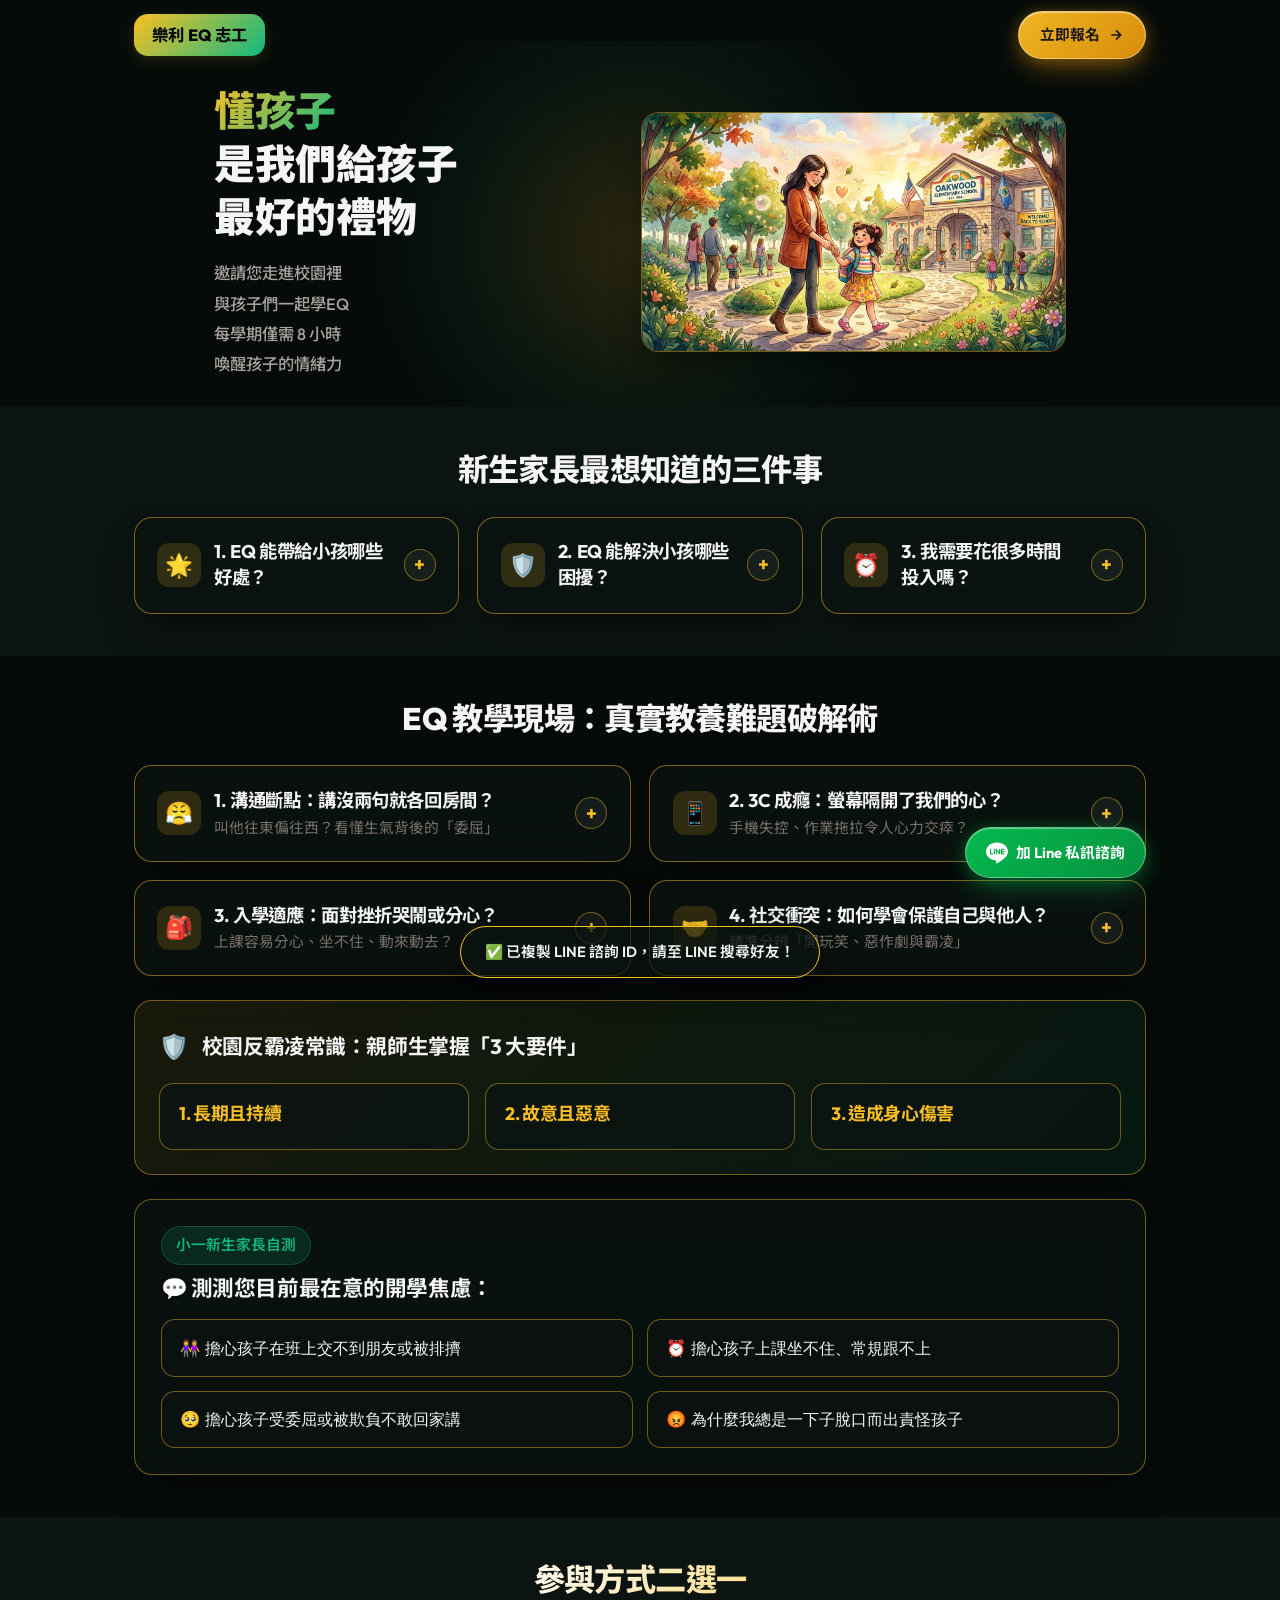
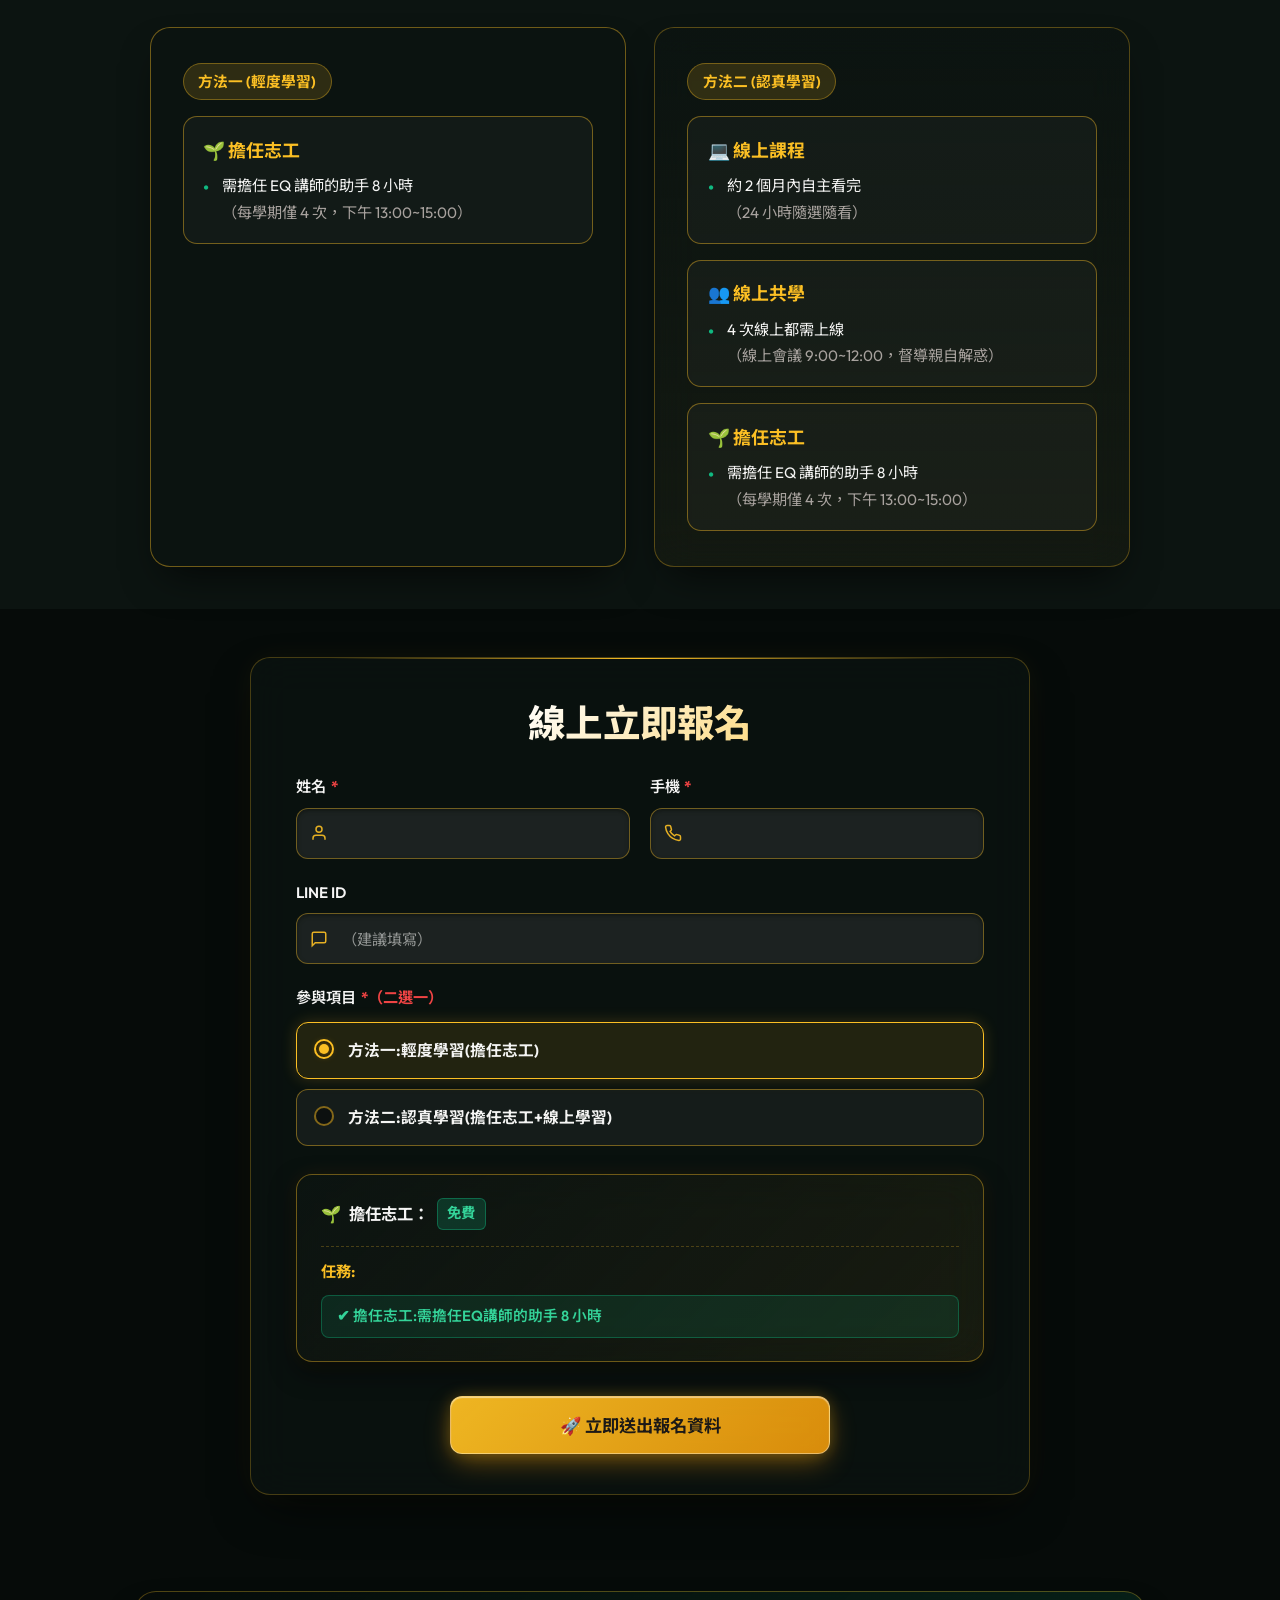
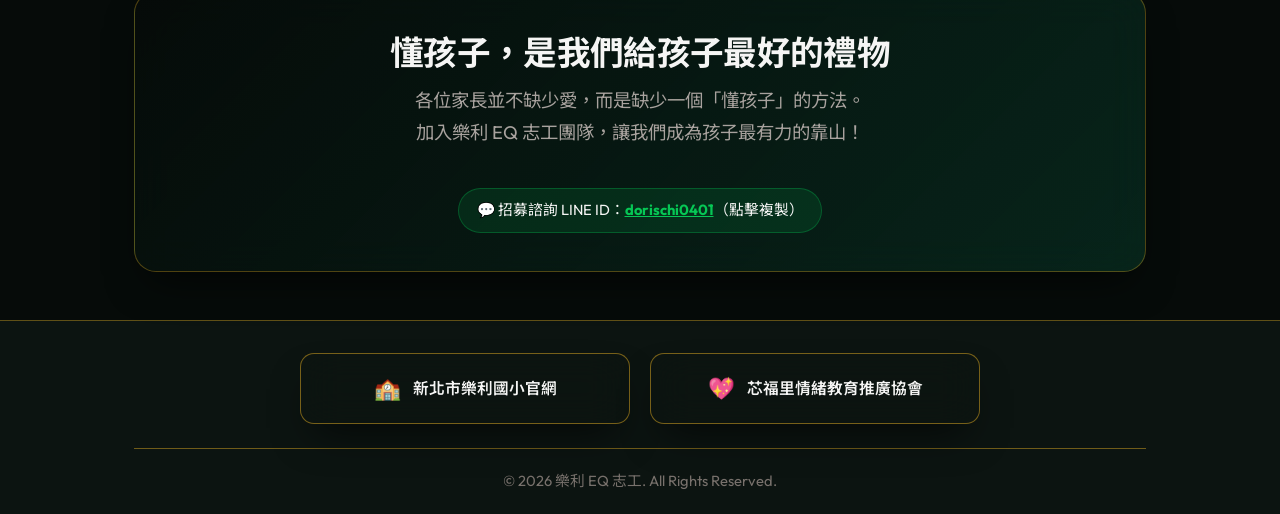
==== web/index.html @ 4a69bff7 "chore: update LINE ID placeholder to （建議填寫）" ====
<!DOCTYPE html>
<html lang="zh-Hant" data-theme="dark">
<head>
    <meta charset="UTF-8">
    <meta name="viewport" content="width=device-width, initial-scale=1.0, minimum-scale=1.0, maximum-scale=5.0, viewport-fit=cover">
    <meta name="HandheldFriendly" content="true">
    <meta name="MobileOptimized" content="375">
    <!-- HTTP Anti-Cache Headers -->
    <meta http-equiv="Cache-Control" content="no-cache, no-store, must-revalidate">
    <meta http-equiv="Pragma" content="no-cache">
    <meta http-equiv="Expires" content="0">

    <script>
        // 1. 確保從短網址跳轉或各類 In-App 瀏覽器載入時強制套用手機最佳 Viewport
        (function() {
            var vp = document.querySelector('meta[name="viewport"]');
            if (vp) {
                vp.setAttribute('content', 'width=device-width, initial-scale=1.0, minimum-scale=1.0, maximum-scale=5.0, viewport-fit=cover');
            }
        })();

        // 2. LINE 內嵌瀏覽器極速逃脫機制 (自動附加 openExternalBrowser=1 跳轉系統預設瀏覽器)
        (function() {
            try {
                var ua = (navigator.userAgent || '').toLowerCase();
                if (ua.indexOf('line') > -1 && window.location.search.indexOf('openExternalBrowser=1') === -1) {
                    var sep = window.location.href.indexOf('?') > -1 ? '&' : '?';
                    window.location.href = window.location.href + sep + 'openExternalBrowser=1';
                }
            } catch(e) {}
        })();
    </script>
    <title>樂利 EQ 志工官方網站｜懂孩子，是我們給孩子最好的禮物</title>
    <meta name="description" content="樂利 EQ 志工招募中：各位家長並不缺少愛，而是缺少一個「懂孩子」的方法。攜手芯福里情緒教育協會深耕 12 年，每學期僅需 8 小時，邀您為孩子走進一次校園！">
    <meta name="keywords" content="樂利EQ志工, 樂利國小EQ志工, 樂利國小, 芯福里, 芯福里情緒教育協會, 小一新生, 開學適應, EQ教育, 親子共學, 反霸凌, 懂孩子">

    <!-- Open Graph / LINE / Facebook Sharing Meta Tags -->
    <meta property="og:type" content="website">
    <meta property="og:url" content="https://eqweb0987183520.github.io/webData/">
    <meta property="og:title" content="樂利 EQ 志工官方網站｜懂孩子，是我們給孩子最好的禮物">
    <meta property="og:description" content="各位家長並不缺少愛，而是缺少一個「懂孩子」的方法。樂利 12 年 EQ 教育傳承，每學期僅需 8 小時，邀您走進校園與孩子一同成長！">
    <meta property="og:image" content="images/hero_eq_parent_child.jpg">

    <!-- Twitter Meta Tags -->
    <meta name="twitter:card" content="summary_large_image">
    <meta name="twitter:title" content="樂利 EQ 志工官方網站｜懂孩子，是我們給孩子最好的禮物">
    <meta name="twitter:description" content="各位家長並不缺少愛，而是缺少一個「懂孩子」的方法。樂利 12 年 EQ 教育傳承，每學期僅需 8 小時，邀您走進校園與孩子一同成長！">
    <meta name="twitter:image" content="images/hero_eq_parent_child.jpg">

    <!-- Google Structured Data (JSON-LD) -->
    <script type="application/ld+json">
    {
      "@context": "https://schema.org",
      "@type": "EducationalOrganization",
      "name": "樂利 EQ 志工",
      "parentOrganization": {
        "@type": "ElementarySchool",
        "name": "新北市土城區樂利國民小學"
      },
      "description": "樂利 EQ 志工致力於推廣情緒教育與親子共學，透過專業培訓與班級輔導，協助孩子建立健全心理素質與人際互動技巧。",
      "url": "https://eqweb0987183520.github.io/webData/"
    }
    </script>

    <meta name="color-scheme" content="dark">
    <meta name="theme-color" content="#060b09">
    <link rel="stylesheet" href="css/style.css?v=3.02">
</head>
<body>

    <!-- LINE 內嵌瀏覽器跳出導引彈窗 (防呆圖文教學) -->
    <div id="lineGuideModal" class="line-guide-modal hidden">
        <div class="line-guide-card">
            <div class="line-guide-icon">🌐</div>
            <div class="line-guide-title">建議在瀏覽器中開啟</div>
            <div class="line-guide-steps">
                為了提供最完整流暢的視覺體驗與表單送出：<br><br>
                <div class="step-item"><strong>1. 點擊右上角或右下角的</strong> <span class="highlight-badge">[ ⋮ ]</span> 或 <span class="highlight-badge">[ ⋯ ]</span></div>
                <div class="step-item"><strong>2. 點選</strong> <span class="highlight-text">「在預設瀏覽器中開啟」</span> 或 <span class="highlight-text">「以 Safari 開啟」</span></div>
            </div>
            <button id="btn-close-line-guide" class="btn-guide-close" onclick="document.getElementById('lineGuideModal').classList.add('hidden')">我知道了，繼續瀏覽</button>
        </div>
    </div>

    <!-- Header Navigation -->
    <header>
        <div class="container">
            <nav>
                <div class="logo" onclick="window.scrollTo({top:0, behavior:'smooth'})" title="樂利 EQ 志工 首頁">
                    <div class="logo-badge">樂利 EQ 志工</div>
                </div>

                <div class="nav-actions">
                    <a href="#signup" class="btn-primary">
                        <span>立即報名</span>
                        <svg width="16" height="16" viewBox="0 0 24 24" fill="none" stroke="currentColor" stroke-width="2.5"><path d="M5 12h14M12 5l7 7-7 7"/></svg>
                    </a>
                </div>
            </nav>
        </div>
    </header>

    <!-- Hero Section -->
    <section class="hero-section">
        <div class="hero-glow-bg"></div>
        <div class="container hero-container">
            <div class="hero-content reveal">
                <h1 class="hero-title">
                    <span class="gradient-text">懂孩子</span><br>
                    是我們給孩子<br>
                    最好的禮物
                </h1>
                <p class="hero-desc">
                    邀請您走進校園裡<br>
                    與孩子們一起學EQ<br>
                    每學期僅需 8 小時<br>
                    喚醒孩子的情緒力
                </p>
            </div>

            <div class="hero-image-wrapper reveal">
                <div class="hero-image-card">
                    <img src="images/hero_eq_parent_child.jpg?v=1.26" alt="樂利家長與小一新生漫步進入溫暖校園" loading="eager">
                </div>
            </div>
        </div>
    </section>

    <!-- 3 Pillars Section: 點選標題展開顯示內文 -->
    <section id="why-eq" class="section section-alt">
        <div class="container">
            <div class="section-header reveal">
                <h2>新生家長最想知道的三件事</h2>
            </div>

            <div class="pillars-grid">
                <!-- Pillar 1 -->
                <div class="pillar-card glass collapsible reveal">
                    <div class="pillar-header">
                        <div class="pillar-header-left">
                            <div class="pillar-icon-box">🌟</div>
                            <div>
                                <h3>1. EQ 能帶給小孩哪些好處？</h3>
                            </div>
                        </div>
                        <div class="pillar-toggle-btn">+</div>
                    </div>
                    <div class="pillar-body">
                        <p>
                            很多人以為 EQ 是教孩子「不要生氣」，其實 EQ 是教孩子「看懂自己的情緒，並找到正確的表達方式」。
                        </p>
                        <p style="margin-top: 0.6rem;">
                            當孩子被誤解時，表面是「生氣甩門」，底層其實是「委屈」。透過覺察，孩子能學會「理性的說明」取代洩恨，這一個小小的覺察將改變孩子一生！
                        </p>
                    </div>
                </div>

                <!-- Pillar 2 -->
                <div class="pillar-card glass collapsible reveal">
                    <div class="pillar-header">
                        <div class="pillar-header-left">
                            <div class="pillar-icon-box">🛡️</div>
                            <div>
                                <h3>2. EQ 能解決小孩哪些困擾？</h3>
                            </div>
                        </div>
                        <div class="pillar-toggle-btn">+</div>
                    </div>
                    <div class="pillar-body">
                        <p>
                            面對日常溝通斷點、手機 3C 依賴、拖拖拉拉、專注力不足，以及校園中「開玩笑、惡作劇與霸凌」的界線混淆。
                        </p>
                        <p style="margin-top: 0.6rem;">
                            EQ 課程運用孩子聽得懂的語言與戲劇活動，教孩子學會精準分辨人際分際，避免過度防衛或盲目隱忍，打造安全防護網！
                        </p>
                    </div>
                </div>

                <!-- Pillar 3 -->
                <div class="pillar-card glass collapsible reveal">
                    <div class="pillar-header">
                        <div class="pillar-header-left">
                            <div class="pillar-icon-box">⏰</div>
                            <div>
                                <h3>3. 我需要花很多時間投入嗎？</h3>
                            </div>
                        </div>
                        <div class="pillar-toggle-btn">+</div>
                    </div>
                    <div class="pillar-body">
                        <p>
                            完全不用擔心負擔過重！線上影音課程 24 小時隨點隨看（開放長達 2 個月，在家就能學）。
                        </p>
                        <p style="margin-top: 0.6rem;">
                            實體入班每學期僅需 4 次（每次約 2 小時，共計約 8 小時），就能輕鬆完成輔班任務，陪伴孩子在校園成長！
                        </p>
                    </div>
                </div>
            </div>
        </div>
    </section>

    <!-- Real-Life Scenarios: 點選卡片展開呈現方式 -->
    <section id="scenarios" class="section">
        <div class="container">
            <div class="section-header reveal">
                <h2>EQ 教學現場：真實教養難題破解術</h2>
            </div>

            <div class="scenarios-grid reveal">
                <!-- Scenario Card 1 -->
                <div class="scenario-card glass collapsible reveal">
                    <div class="scenario-header">
                        <div class="scenario-header-left">
                            <div class="scenario-icon-box">😤</div>
                            <div>
                                <h3>1. 溝通斷點：講沒兩句就各回房間？</h3>
                                <div class="scenario-teaser">叫他往東偏往西？看懂生氣背後的「委屈」</div>
                            </div>
                        </div>
                        <div class="scenario-toggle-btn">+</div>
                    </div>
                    <div class="scenario-body">
                        <p>當孩子因為誤解而被責備時，第一反應常是頂嘴、甩門或怒罵。很多家長會誤以為孩子在挑釁，其實背後是委屈與無助。</p>
                        <h4 style="color: var(--accent-secondary); font-size: 1rem; margin-top: 0.8rem;">💡 EQ 實戰引導心法：</h4>
                        <ul class="scenario-solution-list">
                            <li>不站在孩子對立面：先放下指責，給予彼此冷靜空間</li>
                            <li>幽默點出答案：「我看你其實知道標準答案喔～」</li>
                            <li>認同思考難度：「能講出反向答案代表你腦筋動得很快」</li>
                            <li>看懂底層情緒：表面是生氣，底層其實是「委屈」，引導孩子把委屈說出口</li>
                        </ul>
                    </div>
                </div>

                <!-- Scenario Card 2 -->
                <div class="scenario-card glass collapsible reveal">
                    <div class="scenario-header">
                        <div class="scenario-header-left">
                            <div class="scenario-icon-box">📱</div>
                            <div>
                                <h3>2. 3C 成癮：螢幕隔開了我們的心？</h3>
                                <div class="scenario-teaser">手機失控、作業拖拉令人心力交瘁？</div>
                            </div>
                        </div>
                        <div class="scenario-toggle-btn">+</div>
                    </div>
                    <div class="scenario-body">
                        <p>數位時代孩子面對高刺激螢幕，常因時間感模糊與自制力未成熟而引發家庭風暴。</p>
                        <h4 style="color: var(--accent-secondary); font-size: 1rem; margin-top: 0.8rem;">💡 EQ 實戰引導心法：</h4>
                        <ul class="scenario-solution-list">
                            <li>無痛倒數約定法：不突襲沒收，提前 5 分鐘、1 分鐘給予緩衝倒數</li>
                            <li>同理共感取代怒吼：「我知道遊戲很好玩，結束時會很不捨」</li>
                            <li>實體替代方案：用桌遊、戶外運動、親子共讀轉移注意力</li>
                            <li>全家共同約定：設立「無 3C 親子時光」，營造溫馨家庭氛圍</li>
                        </ul>
                    </div>
                </div>

                <!-- Scenario Card 3 -->
                <div class="scenario-card glass collapsible reveal">
                    <div class="scenario-header">
                        <div class="scenario-header-left">
                            <div class="scenario-icon-box">🎒</div>
                            <div>
                                <h3>3. 入學適應：面對挫折哭鬧或分心？</h3>
                                <div class="scenario-teaser">上課容易分心、坐不住、動來動去？</div>
                            </div>
                        </div>
                        <div class="scenario-toggle-btn">+</div>
                    </div>
                    <div class="scenario-body">
                        <p>低年級孩子大腦發育仍在進行中，傳統單向說教容易讓孩子失去耐心與專注力。</p>
                        <h4 style="color: var(--accent-secondary); font-size: 1rem; margin-top: 0.8rem;">💡 EQ 實戰引導心法：</h4>
                        <ul class="scenario-solution-list">
                            <li>調整心態：不是不認真，而是「需要更有趣的互動刺激」</li>
                            <li>動態互動教學：改為快問快答、角色扮演與趣味闖關挑戰</li>
                            <li>微小成就激勵：設立「看誰能撐到最後」，參與感瞬間提升</li>
                            <li>分段專注練習：從 10 分鐘小目標開始，逐步建立學習耐力</li>
                        </ul>
                    </div>
                </div>

                <!-- Scenario Card 4 -->
                <div class="scenario-card glass collapsible reveal">
                    <div class="scenario-header">
                        <div class="scenario-header-left">
                            <div class="scenario-icon-box">🤝</div>
                            <div>
                                <h3>4. 社交衝突：如何學會保護自己與他人？</h3>
                                <div class="scenario-teaser">精準分辨「開玩笑、惡作劇與霸凌」</div>
                            </div>
                        </div>
                        <div class="scenario-toggle-btn">+</div>
                    </div>
                    <div class="scenario-body">
                        <p>過度防衛會失去朋友，一味隱忍又容易陷入危險。唯有掌握清晰界線，孩子才能真正保護自己並尊重他人。</p>
                        <h4 style="color: var(--accent-secondary); font-size: 1rem; margin-top: 0.8rem;">💡 EQ 實戰引導心法：</h4>
                        <ul class="scenario-solution-list">
                            <li>掌握霸凌 3 大要件：1. 長期且持續 2. 故意且惡意 3. 造成身心傷害</li>
                            <li>透析 5 大校園角色：加害者、受害者、起鬨者、旁觀者、逃避者</li>
                            <li>情境演練學會說「不」：透過戲劇活動練習堅定表達人際界線</li>
                            <li>親師生共同掌握常識：擁有共同的情緒語言，杜絕校園霸凌</li>
                        </ul>
                    </div>
                </div>
            </div>

            <!-- Bullying 3 Keys Banner -->
            <div class="bullying-box glass reveal">
                <div style="display: flex; align-items: center; gap: 0.8rem; margin-bottom: 0.4rem;">
                    <span style="font-size: 1.5rem;">🛡️</span>
                    <h3 style="font-size: 1.3rem;">校園反霸凌常識：親師生掌握「3 大要件」</h3>
                </div>

                <div class="bullying-grid">
                    <div class="bullying-item">
                        <h4>1. 長期且持續</h4>
                    </div>
                    <div class="bullying-item">
                        <h4>2. 故意且惡意</h4>
                    </div>
                    <div class="bullying-item">
                        <h4>3. 造成身心傷害</h4>
                    </div>
                </div>
            </div>

            <!-- Interactive Anxiety Quick Diagnostic -->
            <div class="quiz-box glass reveal">
                <div class="badge badge-green">小一新生家長自測</div>
                <h3 style="font-size: 1.35rem; margin: 0.6rem 0;">💬 測測您目前最在意的開學焦慮：</h3>

                <div class="quiz-options">
                    <button class="quiz-option-btn" data-advice="<strong>💌 給擔心新朋友的家長：</strong><br>低年級孩子通常在 2~3 週內會建立社交圈。EQ 課程會教孩子主動打招呼與分享小技巧，睡前不妨問孩子「今天有跟誰笑一個嗎」，以讚美代替焦慮。">
                        👭 擔心孩子在班上交不到朋友或被排擠
                    </button>
                    <button class="quiz-option-btn" data-advice="<strong>💌 給擔心常規適應的家長：</strong><br>剛從小學過渡，專注力 15 分鐘是正常的。EQ 志工在班上會帶動互動遊戲，把守規矩變成闖關任務，回家也能用遊戲化方式完成作業。">
                        ⏰ 擔心孩子上課坐不住、常規跟不上
                    </button>
                    <button class="quiz-option-btn" data-advice="<strong>💌 給擔心受委屈不敢說的家長：</strong><br>孩子被欺負不敢說，常因害怕被責備軟弱。EQ 教學讓孩子認識「委屈不是錯」，同時教導父母成為不批判的傾聽樹洞。">
                        🥺 擔心孩子受委屈或被欺負不敢回家講
                    </button>
                    <button class="quiz-option-btn" data-advice="<strong>💌 給心力交瘁的家長：</strong><br>您辛苦了！不是您教不好，而是大腦情緒開關被觸發。加入 EQ 志工組能學到「暫停 6 秒鐘」與「我訊息溝通法」，找回溫柔堅定的自己。">
                        😡 為什麼我總是一下子脫口而出責怪孩子
                    </button>
                </div>

                <div id="quiz-result" class="quiz-result">
                    <div id="quiz-result-text"></div>
                </div>
            </div>
        </div>
    </section>

    <!-- Training Roadmap Section (參與方式二選一) -->
    <section id="roadmap" class="section section-alt">
        <div class="container">
            <div class="section-header reveal">
                <h2 class="roadmap-main-title">參與方式二選一</h2>
            </div>

            <div class="dual-path-grid reveal">
                <!-- Path 1 -->
                <div class="path-card glass">
                    <div class="path-badge">方法一 (輕度學習)</div>
                    <div class="path-body sub-path-wrapper">
                        <div class="sub-path-block">
                            <div class="sub-path-title">🌱 擔任志工</div>
                            <ul class="sub-path-list">
                                <li>
                                    需擔任 EQ 講師的助手 8 小時<br>
                                    <span class="sub-line">（每學期僅 4 次，下午 13:00~15:00）</span>
                                </li>
                            </ul>
                        </div>
                    </div>
                </div>

                <!-- Path 2 -->
                <div class="path-card glass path-card-highlight">
                    <div class="path-badge">方法二 (認真學習)</div>
                    <div class="path-body sub-path-wrapper">
                        <!-- Sub Path 1 -->
                        <div class="sub-path-block">
                            <div class="sub-path-title">💻 線上課程</div>
                            <ul class="sub-path-list">
                                <li>
                                    約 2 個月內自主看完<br>
                                    <span class="sub-line">（24 小時隨選隨看）</span>
                                </li>
                            </ul>
                        </div>
                        <!-- Sub Path 2 -->
                        <div class="sub-path-block">
                            <div class="sub-path-title">👥 線上共學</div>
                            <ul class="sub-path-list">
                                <li>
                                    4 次線上都需上線<br>
                                    <span class="sub-line">（線上會議 9:00~12:00，督導親自解惑）</span>
                                </li>
                            </ul>
                        </div>
                        <!-- Sub Path 3 -->
                        <div class="sub-path-block">
                            <div class="sub-path-title">🌱 擔任志工</div>
                            <ul class="sub-path-list">
                                <li>
                                    需擔任 EQ 講師的助手 8 小時<br>
                                    <span class="sub-line">（每學期僅 4 次，下午 13:00~15:00）</span>
                                </li>
                            </ul>
                        </div>
                    </div>
                </div>
            </div>
        </div>
    </section>

    <!-- Native Registration Form Section -->
    <section class="signup-section" id="signup">
        <div class="container">
            <div class="signup-card glass reveal">
                <div class="signup-header" id="signup-header">
                    <h2 class="signup-badge-title">線上立即報名</h2>
                </div>

                <!-- Registration Form -->
                <form id="eq-registration-form" class="signup-form" novalidate>
                    <div class="form-grid">
                        <div class="form-group">
                            <label for="form-name" class="form-label">
                                姓名 <span class="required-star">*</span>
                            </label>
                            <div class="input-wrapper">
                                <svg class="input-icon" width="18" height="18" viewBox="0 0 24 24" fill="none" stroke="currentColor" stroke-width="2"><path d="M20 21v-2a4 4 0 0 0-4-4H8a4 4 0 0 0-4 4v2"/><circle cx="12" cy="7" r="4"/></svg>
                                <input type="text" id="form-name" name="entry.602205738" class="form-input" required autocomplete="name">
                            </div>
                            <span class="field-error" id="error-name">請填寫您的姓名</span>
                        </div>

                        <div class="form-group">
                            <label for="form-phone" class="form-label">
                                手機 <span class="required-star">*</span>
                            </label>
                            <div class="input-wrapper">
                                <svg class="input-icon" width="18" height="18" viewBox="0 0 24 24" fill="none" stroke="currentColor" stroke-width="2"><path d="M22 16.92v3a2 2 0 0 1-2.18 2 19.79 19.79 0 0 1-8.63-3.07 19.5 19.5 0 0 1-6-6 19.79 19.79 0 0 1-3.07-8.67A2 2 0 0 1 4.11 2h3a2 2 0 0 1 2 1.72 12.84 12.84 0 0 0 .7 2.81 2 2 0 0 1-.45 2.11L8.09 9.91a16 16 0 0 0 6 6l1.27-1.27a2 2 0 0 1 2.11-.45 12.84 12.84 0 0 0 2.81.7A2 2 0 0 1 22 16.92z"/></svg>
                                <input type="tel" id="form-phone" name="entry.1903577013" class="form-input" required autocomplete="tel">
                            </div>
                            <span class="field-error" id="error-phone">請填寫有效的手機號碼</span>
                        </div>
                    </div>

                    <div class="form-group">
                        <label for="form-line" class="form-label">
                            LINE ID
                        </label>
                        <div class="input-wrapper">
                            <svg class="input-icon" width="18" height="18" viewBox="0 0 24 24" fill="none" stroke="currentColor" stroke-width="2"><path d="M21 15a2 2 0 0 1-2 2H7l-4 4V5a2 2 0 0 1 2-2h14a2 2 0 0 1 2 2z"/></svg>
                            <input type="text" id="form-line" name="entry.1179144741" class="form-input" placeholder="（建議填寫）">
                        </div>
                    </div>

                    <div class="form-group">
                        <label class="form-label">
                            參與項目 <span class="required-star">*（二選一）</span>
                        </label>
                        <div class="checkbox-group radio-group">
                            <label class="checkbox-item radio-item" for="plan-volunteer-only">
                                <input type="radio" name="participation_plan" id="plan-volunteer-only" value="volunteer_only" checked>
                                <span class="radio-custom"></span>
                                <span class="checkbox-label">
                                    <strong>方法一:輕度學習(擔任志工)</strong>
                                </span>
                            </label>

                            <label class="checkbox-item radio-item checkbox-item-course" for="plan-course-volunteer">
                                <input type="radio" name="participation_plan" id="plan-course-volunteer" value="course_and_volunteer">
                                <span class="radio-custom"></span>
                                <span class="checkbox-label">
                                    <strong>方法二:認真學習(擔任志工+線上學習)</strong>
                                </span>
                            </label>
                        </div>
                    </div>

                    <!-- Volunteer Info Card (Shown when "方法一" is checked) -->
                    <div id="volunteer-only-info" class="compact-guarantee-box glass">
                        <div class="compact-g-header">
                            <div class="compact-fee-highlight">
                                <div class="fee-row-item">🌱 <strong>擔任志工：</strong><span class="free-badge">免費</span></div>
                            </div>
                        </div>
                        <div class="compact-req-wrapper">
                            <div class="compact-req-title">任務:</div>
                            <div class="compact-req-badges">
                                <span class="req-badge">✔ 擔任志工:需擔任EQ講師的助手 8 小時</span>
                            </div>
                        </div>
                    </div>

                    <!-- Compact Guarantee Card (Only shown when "方法二" is checked) -->
                    <div id="online-course-guarantee-info" class="compact-guarantee-box glass" style="display: none;">
                        <div class="compact-g-header">
                            <div class="compact-fee-highlight">
                                <div class="fee-row-item">🌱 <strong>擔任志工：</strong><span class="free-badge">免費</span></div>
                                <div class="fee-row-item">💻 <strong>線上學習：</strong><span class="cost-badge">需支付 500 元工本費</span></div>
                            </div>
                            <p class="compact-fee-subnote">線上課程與費用，皆由芯福里情緒教育協會提供與收取</p>
                        </div>
                        <div class="compact-price-flow">
                            <div class="c-flow-item">
                                <span class="c-flow-title">報名費用</span>
                                <span class="c-flow-val">2,000<small>元</small></span>
                            </div>
                            <div class="c-flow-arrow">➔</div>
                            <div class="c-flow-item highlight">
                                <span class="c-flow-title">完成任務退還</span>
                                <span class="c-flow-val refund">1,500<small>元</small></span>
                            </div>
                            <div class="c-flow-arrow">=</div>
                            <div class="c-flow-item net">
                                <span class="c-flow-title">實質僅支出工本費</span>
                                <span class="c-flow-val net-val">500<small>元</small></span>
                            </div>
                        </div>
                        <div class="compact-req-wrapper">
                            <div class="compact-req-title">任務:</div>
                            <div class="compact-req-badges">
                                <span class="req-badge">✔ 線上課程:約2 個月內自主看完</span>
                                <span class="req-badge">✔ 線上共學: 4 次線上都需上線</span>
                                <span class="req-badge">✔ 擔任志工:需擔任EQ講師的助手 8 小時</span>
                            </div>
                            <div class="compact-req-note">(以上三任務皆需完成，才達退費標準)</div>
                        </div>
                    </div>

                    <div class="form-action">
                        <button type="submit" id="submit-btn" class="btn-submit">
                            <span class="btn-text">🚀 立即送出報名資料</span>
                            <span class="btn-loading" style="display: none;">
                                <span class="spinner-ring"></span>
                                正在傳送報名資料...
                            </span>
                        </button>
                    </div>
                </form>

                <!-- Submission Success State (Hidden by default) -->
                <div id="form-success" class="form-success-card" style="display: none;">
                    <div class="success-icon-wrap">
                        <svg width="48" height="48" viewBox="0 0 24 24" fill="none" stroke="currentColor" stroke-width="2.5"><path d="M22 11.08V12a10 10 0 1 1-5.93-9.14"/><polyline points="22 4 12 14.01 9 11.01"/></svg>
                    </div>
                    <h3 class="success-title">🎉 報名登記已成功送出！</h3>
                    <p class="success-desc">
                        感謝您為孩子邁出關鍵的一步！<br>
                        我們會盡快跟您聯繫。
                    </p>
                </div>
            </div>
        </div>
    </section>

    <!-- Final Call to Action (CTA) Section -->
    <section class="cta-section">
        <div class="container">
            <div class="cta-box glass reveal">
                <h2>懂孩子，是我們給孩子最好的禮物</h2>
                <p>
                    各位家長並不缺少愛，而是缺少一個「懂孩子」的方法。<br class="desktop-br">
                    加入樂利 EQ 志工團隊，讓我們成為孩子最有力的靠山！
                </p>
                <div>
                    <div class="line-contact-card" onclick="copyLineInvite()">
                        <span>💬 招募諮詢 LINE ID：<strong id="line-id-text">dorischi0401</strong>（點擊複製）</span>
                    </div>
                </div>
            </div>
        </div>
    </section>

    <!-- Floating LINE Button -->
    <a href="javascript:void(0)" onclick="copyLineInvite()" class="floating-line-btn" aria-label="加 Line 私訊諮詢">
        <svg width="22" height="22" viewBox="0 0 24 24" fill="currentColor"><path d="M19.365 9.863c.349 0 .63.285.63.631 0 .345-.281.63-.63.63H17.61v1.125h1.755c.349 0 .63.283.63.63 0 .344-.281.629-.63.629h-2.386c-.345 0-.627-.285-.627-.629V8.108c0-.345.282-.63.63-.63h2.386c.346 0 .627.285.627.63 0 .349-.281.63-.63.63H17.61v1.125h1.755zm-3.855 3.016c0 .27-.174.51-.432.596-.064.021-.133.031-.199.031-.211 0-.391-.09-.51-.25l-2.443-3.317v2.94c0 .344-.279.629-.631.629-.346 0-.626-.285-.626-.629V8.108c0-.27.173-.51.43-.595.06-.023.136-.033.194-.033.195 0 .375.084.495.238l2.476 3.355V8.108c0-.345.282-.63.63-.63.345 0 .626.285.626.63v4.771zm-5.741 0c0 .344-.282.629-.631.629-.345 0-.627-.285-.627-.629V8.108c0-.345.282-.63.63-.63.346 0 .628.285.628.63v4.771zm-2.466.629H4.917c-.345 0-.63-.285-.63-.629V8.108c0-.345.285-.63.63-.63.348 0 .63.285.63.63v4.141h1.756c.348 0 .629.283.629.63 0 .344-.282.629-.629.629M24 10.314C24 4.943 18.615.572 12 .572S0 4.943 0 10.314c0 4.811 4.27 8.842 10.035 9.608.391.082.923.258 1.058.59.12.301.079.766.038 1.08l-.164 1.02c-.045.301-.24 1.186 1.049.645 1.291-.539 6.916-4.078 9.436-6.975C23.176 14.393 24 12.458 24 10.314"/></svg>
        <span>加 Line 私訊諮詢</span>
    </a>

    <!-- Copy Toast Notification -->
    <div id="toast" class="toast">✅ 已複製 LINE 諮詢 ID，請至 LINE 搜尋好友！</div>

    <!-- Footer -->
    <footer>
        <div class="container">
            <div class="footer-orgs-grid">
                <a href="https://www.llps.ntpc.edu.tw/" target="_blank" rel="noopener" class="footer-org-card glass">
                    <span class="footer-org-icon">🏫</span>
                    <span class="footer-org-name">新北市樂利國小官網</span>
                </a>
                <a href="https://www.happinessvillage.org/" target="_blank" rel="noopener" class="footer-org-card glass">
                    <span class="footer-org-icon">💖</span>
                    <span class="footer-org-name">芯福里情緒教育推廣協會</span>
                </a>
            </div>

            <div class="footer-bottom">
                <p>&copy; 2026 樂利 EQ 志工. All Rights Reserved.</p>
            </div>
        </div>
    </footer>

    <script src="js/main.js?v=3.02"></script>
</body>
</html>
---- web/css/style.css ----
@import url('https://fonts.googleapis.com/css2?family=Outfit:wght@300;400;500;600;700;800;900&family=Noto+Sans+TC:wght@300;400;500;700;900&display=swap');

:root {
    /* Design Tokens - Warm Dark Forest Theme (Default) */
    --bg-primary: #060b09; /* Deep Warm Charcoal Green */
    --bg-secondary: #0c1411; /* Forest Dark Green */
    --accent-primary: #fbbf24; /* Warm Gold (Amber 400) */
    --accent-primary-glow: rgba(251, 191, 36, 0.15);
    --accent-secondary: #10b981; /* Emerald Green */
    --accent-secondary-glow: rgba(16, 185, 129, 0.15);
    --text-primary: #f5f5f4; /* Stone 100 */
    --text-secondary: #a8a29e; /* Stone 400 */
    --text-muted: #78716c; /* Stone 500 */
    --card-bg: rgba(12, 20, 17, 0.72);
    --card-border: rgba(251, 191, 36, 0.42); /* 明確清晰的微金橘黃線框 */
    --drawer-bg: rgba(6, 11, 9, 0.96);
    --nav-bg: rgba(6, 11, 9, 0.85);
    --shadow-main: 0 20px 40px -15px rgba(0, 0, 0, 0.7);
    --transition-smooth: all 0.35s cubic-bezier(0.16, 1, 0.3, 1);
    --font-sans: 'Outfit', 'Noto Sans TC', sans-serif;
    --line-green: #06c755;

    /* UI/UX 統一字級階層規範 (清晰、舒適、不傷眼，嚴格收斂至 3 大字級) */
    --text-lead: 1.15rem;      /* 18.4px - 核心引言 / 強調段落 / Hero Slogan */
    --text-body: 1.02rem;      /* 16.3px - 全站主要閱讀正文 (卡片內文/說明/清單/選項) */
    --text-sub: 0.92rem;       /* 14.7px - 次要輔助資訊 / 標籤 / 導覽 / 按鈕 (無過小字) */
}

/* Global Reset & Typography Safety */
* {
    margin: 0;
    padding: 0;
    box-sizing: border-box;
}

html {
    scroll-behavior: smooth;
    font-size: 16px;
}

body {
    background-color: var(--bg-primary);
    color: var(--text-primary);
    font-family: var(--font-sans);
    font-size: var(--text-body);
    line-height: 1.75;
    overflow-x: hidden;
    transition: background-color 0.4s ease, color 0.4s ease;
    word-break: normal;
    overflow-wrap: break-word;
}

/* Responsive Desktop Line Breaks */
.desktop-br {
    display: inline;
}

@media (max-width: 768px) {
    .desktop-br {
        display: none;
    }
}

/* Scrollbar Customization */
::-webkit-scrollbar {
    width: 8px;
}
::-webkit-scrollbar-track {
    background: var(--bg-primary);
}
::-webkit-scrollbar-thumb {
    background: var(--card-border);
    border-radius: 4px;
}
::-webkit-scrollbar-thumb:hover {
    background: var(--text-muted);
}

/* Typography & Headings */
h1, h2, h3, h4 {
    font-weight: 700;
    letter-spacing: -0.02em;
    line-height: 1.35;
    word-break: normal;
    overflow-wrap: break-word;
}

.gradient-text {
    background: linear-gradient(135deg, var(--accent-primary) 0%, var(--accent-secondary) 100%);
    -webkit-background-clip: text;
    -webkit-text-fill-color: transparent;
    background-clip: text;
}

.gradient-text-warm {
    background: linear-gradient(135deg, #f59e0b 0%, #fbbf24 100%);
    -webkit-background-clip: text;
    -webkit-text-fill-color: transparent;
    background-clip: text;
}

/* Utility Layouts */
.container {
    max-width: 1060px;
    margin: 0 auto;
    padding: 0 1.5rem;
}

@media (max-width: 640px) {
    .container {
        padding: 0 1.15rem;
    }
}

.glass {
    background: var(--card-bg);
    backdrop-filter: blur(20px);
    -webkit-backdrop-filter: blur(20px);
    border: 1px solid var(--card-border);
    box-shadow: var(--shadow-main);
}

/* Badges & Tags */
.badge {
    display: inline-flex;
    align-items: center;
    gap: 0.5rem;
    padding: 0.35rem 0.9rem;
    border-radius: 9999px;
    font-size: var(--text-sub);
    font-weight: 600;
    background: var(--accent-primary-glow);
    color: var(--accent-primary);
    border: 1px solid rgba(251, 191, 36, 0.25);
}

.badge-green {
    background: var(--accent-secondary-glow);
    color: var(--accent-secondary);
    border-color: rgba(16, 185, 129, 0.25);
}

/* Scroll Reveal Animations */
.reveal {
    opacity: 0;
    transform: translateY(24px);
    transition: opacity 0.8s cubic-bezier(0.16, 1, 0.3, 1),
                transform 0.8s cubic-bezier(0.16, 1, 0.3, 1);
}

.reveal.active {
    opacity: 1;
    transform: translateY(0);
}

/* Header & Navigation */
header {
    position: fixed;
    top: 0;
    left: 0;
    width: 100%;
    z-index: 1000;
    transition: var(--transition-smooth);
}

header.scrolled {
    background: var(--nav-bg);
    backdrop-filter: blur(16px);
    -webkit-backdrop-filter: blur(16px);
    border-bottom: 1px solid var(--card-border);
}

nav {
    display: flex;
    justify-content: space-between;
    align-items: center;
    height: 70px;
}

.logo {
    display: flex;
    align-items: center;
    text-decoration: none;
    cursor: pointer;
}

/* Expanded Colorful Button Logo */
.logo-badge {
    padding: 0.45rem 1.1rem;
    border-radius: 14px;
    background: linear-gradient(135deg, var(--accent-primary), var(--accent-secondary));
    color: #060b09;
    display: inline-flex;
    align-items: center;
    justify-content: center;
    font-weight: 800;
    font-size: var(--text-body);
    letter-spacing: 0.02em;
    box-shadow: 0 4px 14px var(--accent-primary-glow);
    white-space: nowrap;
    transition: var(--transition-smooth);
}

.logo:hover .logo-badge {
    transform: translateY(-2px);
    box-shadow: 0 6px 20px var(--accent-primary-glow);
}

.nav-links {
    display: flex;
    align-items: center;
    gap: 1.6rem;
    list-style: none;
}

.nav-links a {
    color: var(--text-secondary);
    text-decoration: none;
    font-size: var(--text-sub);
    font-weight: 500;
    transition: var(--transition-smooth);
    position: relative;
    padding: 0.3rem 0;
}

.nav-links a:hover {
    color: var(--accent-primary);
}

.nav-actions {
    display: flex;
    align-items: center;
    gap: 0.8rem;
}



.btn-primary {
    background: linear-gradient(135deg, rgba(251, 191, 36, 0.95) 0%, rgba(245, 158, 11, 0.88) 100%);
    backdrop-filter: blur(12px);
    -webkit-backdrop-filter: blur(12px);
    border: 1.5px solid rgba(255, 255, 255, 0.38);
    color: #1c1917;
    font-weight: 700;
    font-size: var(--text-sub);
    padding: 0.65rem 1.3rem;
    border-radius: 9999px;
    cursor: pointer;
    text-decoration: none;
    display: inline-flex;
    align-items: center;
    gap: 0.5rem;
    transition: var(--transition-smooth);
    box-shadow: 0 10px 26px -4px rgba(245, 158, 11, 0.45), 0 0 15px rgba(251, 191, 36, 0.2), inset 0 1px 1px rgba(255, 255, 255, 0.5);
    white-space: nowrap;
}

.btn-primary:hover {
    transform: translateY(-3px) scale(1.02);
    box-shadow: 0 14px 32px -4px rgba(245, 158, 11, 0.65), 0 0 20px rgba(251, 191, 36, 0.35), inset 0 1px 1px rgba(255, 255, 255, 0.7);
    border-color: rgba(255, 255, 255, 0.65);
}

.btn-line {
    background: linear-gradient(135deg, rgba(6, 199, 85, 0.92) 0%, rgba(5, 170, 72, 0.85) 100%);
    backdrop-filter: blur(12px);
    -webkit-backdrop-filter: blur(12px);
    border: 1.5px solid rgba(255, 255, 255, 0.35);
    color: #ffffff;
    font-weight: 700;
    font-size: var(--text-sub);
    padding: 0.8rem 1.6rem;
    border-radius: 9999px;
    text-decoration: none;
    display: inline-flex;
    align-items: center;
    gap: 0.6rem;
    transition: var(--transition-smooth);
    box-shadow: 0 10px 28px -4px rgba(6, 199, 85, 0.45), 0 0 15px rgba(6, 199, 85, 0.2), inset 0 1px 1px rgba(255, 255, 255, 0.4);
    white-space: nowrap;
}

.btn-line:hover {
    transform: translateY(-3px) scale(1.02);
    box-shadow: 0 14px 35px -4px rgba(6, 199, 85, 0.65), 0 0 20px rgba(6, 199, 85, 0.35), inset 0 1px 1px rgba(255, 255, 255, 0.6);
    border-color: rgba(255, 255, 255, 0.55);
}

.mobile-menu-btn {
    display: none;
    background: none;
    border: none;
    color: var(--text-primary);
    font-size: 1.5rem;
    cursor: pointer;
    padding: 0.3rem;
}

/* Mobile Nav Drawer */
.mobile-drawer {
    position: fixed;
    top: 70px;
    left: 0;
    width: 100%;
    background: var(--drawer-bg);
    border-bottom: 1px solid var(--card-border);
    padding: 1.2rem;
    display: flex;
    flex-direction: column;
    gap: 0.8rem;
    transform: translateY(-150%);
    transition: transform 0.35s ease;
    z-index: 999;
}

.mobile-drawer.open {
    transform: translateY(0);
}

.mobile-drawer a {
    color: var(--text-primary);
    text-decoration: none;
    font-size: var(--text-body);
    font-weight: 600;
    padding: 0.4rem 0;
}

/* Hero Section (Tight, Intimate, Balanced Layout) */
.hero-section {
    padding: 85px 0 28px 0;
    position: relative;
    overflow: hidden;
}

.hero-glow-bg {
    position: absolute;
    top: 10%;
    left: 50%;
    transform: translateX(-50%);
    width: 650px;
    height: 400px;
    background: radial-gradient(circle, var(--accent-primary-glow) 0%, rgba(16, 185, 129, 0.05) 50%, transparent 70%);
    pointer-events: none;
    z-index: 0;
}

.hero-container {
    max-width: 900px;
    margin: 0 auto;
    display: grid;
    grid-template-columns: 1fr 1.05fr;
    gap: 1.35rem;
    align-items: center;
    position: relative;
    z-index: 1;
}

.hero-content {
    display: flex;
    flex-direction: column;
    gap: 0.9rem;
}

.hero-title {
    font-size: clamp(1.95rem, 3.8vw, 2.55rem);
    font-weight: 900;
    line-height: 1.3;
    letter-spacing: -0.01em;
}

.hero-desc {
    font-size: 1.02rem;
    color: var(--text-secondary);
    line-height: 1.85;
    font-weight: 500;
}

/* Hero Image Card (Clean 16:9 Full Bleed, No Transparency Checkerboard) */
.hero-image-card {
    position: relative;
    border-radius: 18px;
    overflow: hidden;
    border: 1px solid var(--card-border);
    box-shadow: 0 16px 36px -10px rgba(0, 0, 0, 0.6);
    aspect-ratio: 16 / 9;
    background: var(--card-bg);
    transition: transform 0.4s ease, box-shadow 0.4s ease;
}

.hero-image-card:hover {
    transform: translateY(-2px);
    box-shadow: 0 20px 42px -10px rgba(0, 0, 0, 0.75);
}

.hero-image-card img {
    width: 100%;
    height: 100%;
    object-fit: cover;
    display: block;
}

/* Section Common Headers (緊湊精煉，消除過大間距) */
.section {
    padding: 42px 0;
    position: relative;
}

.section-alt {
    background-color: var(--bg-secondary);
}

.section-header {
    text-align: center;
    max-width: 720px;
    margin: 0 auto 1.6rem auto;
}

.section-header h2 {
    font-size: clamp(1.5rem, 3.2vw, 1.95rem);
    margin-bottom: 0.35rem;
    font-weight: 800;
}

.section-header p {
    font-size: var(--text-body);
    color: var(--text-secondary);
}

/* 3 Pillars & Scenarios Collapsible Cards */
.pillars-grid {
    display: grid;
    grid-template-columns: repeat(3, 1fr);
    gap: 1.15rem;
    align-items: start;
}

.scenarios-grid {
    display: grid;
    grid-template-columns: repeat(2, 1fr);
    gap: 1.15rem;
    align-items: start;
}

.pillar-card.collapsible,
.scenario-card.collapsible {
    border-radius: 18px;
    padding: 1.35rem 1.4rem;
    display: flex;
    flex-direction: column;
    gap: 0.45rem;
    transition: var(--transition-smooth);
    position: relative;
    cursor: pointer;
    border: 1.5px solid rgba(251, 191, 36, 0.48); /* 未點選即具備清晰顯眼的橘黃線框（比照圖2） */
    background: var(--card-bg);
}

.pillar-card.collapsible:hover,
.scenario-card.collapsible:hover {
    border-color: #fbbf24;
    transform: translateY(-3px);
    box-shadow: 0 12px 30px -8px rgba(251, 191, 36, 0.35);
}

.pillar-card.collapsible.open,
.scenario-card.collapsible.open {
    border-color: #fbbf24;
    box-shadow: 0 16px 36px -10px rgba(251, 191, 36, 0.35);
}

.pillar-header,
.scenario-header {
    display: flex;
    align-items: center;
    justify-content: space-between;
    gap: 0.8rem;
}

.pillar-header-left,
.scenario-header-left {
    display: flex;
    align-items: center;
    gap: 0.8rem;
    flex: 1;
}

.pillar-icon-box,
.scenario-icon-box {
    width: 44px;
    height: 44px;
    border-radius: 12px;
    background: var(--accent-primary-glow);
    color: var(--accent-primary);
    display: flex;
    align-items: center;
    justify-content: center;
    font-size: 1.4rem;
    flex-shrink: 0;
}

.pillar-card h3,
.scenario-card h3 {
    font-size: 1.15rem;
    line-height: 1.4;
    margin: 0;
}

.pillar-toggle-btn,
.scenario-toggle-btn {
    width: 32px;
    height: 32px;
    border-radius: 50%;
    background: rgba(255, 255, 255, 0.05);
    border: 1px solid var(--card-border);
    display: flex;
    align-items: center;
    justify-content: center;
    color: var(--accent-primary);
    font-size: 1.2rem;
    font-weight: 700;
    transition: transform 0.3s ease, background 0.3s ease;
    flex-shrink: 0;
}

.pillar-card.collapsible.open .pillar-toggle-btn,
.scenario-card.collapsible.open .scenario-toggle-btn {
    transform: rotate(45deg);
    background: var(--accent-primary-glow);
}

.pillar-teaser,
.scenario-teaser {
    font-size: var(--text-sub);
    color: var(--text-muted);
    line-height: 1.5;
    margin-top: 0.2rem;
}

.pillar-body,
.scenario-body {
    display: none;
    padding-top: 1rem;
    margin-top: 0.6rem;
    border-top: 1px dashed var(--card-border);
    color: var(--text-secondary);
    font-size: var(--text-body);
    line-height: 1.8;
    animation: fadeInSlide 0.35s ease;
}

.pillar-card.collapsible.open .pillar-body,
.scenario-card.collapsible.open .scenario-body {
    display: block;
}

.scenario-solution-list {
    list-style: none;
    margin-top: 0.6rem;
    display: flex;
    flex-direction: column;
    gap: 0.6rem;
}

.scenario-solution-list li {
    position: relative;
    padding-left: 1.5rem;
    font-size: var(--text-body);
    color: var(--text-secondary);
    line-height: 1.6;
}

.scenario-solution-list li::before {
    content: '✓';
    position: absolute;
    left: 0;
    color: var(--accent-secondary);
    font-weight: 800;
}

@keyframes fadeInSlide {
    from { opacity: 0; transform: translateY(-6px); }
    to { opacity: 1; transform: translateY(0); }
}

/* Bullying 3 Keys Banner */
.bullying-box {
    margin-top: 1.5rem;
    border-radius: 18px;
    padding: 1.5rem;
    background: linear-gradient(135deg, rgba(251, 191, 36, 0.08) 0%, rgba(16, 185, 129, 0.08) 100%);
    border: 1px solid var(--card-border);
}

.bullying-grid {
    display: grid;
    grid-template-columns: repeat(3, 1fr);
    gap: 1rem;
    margin-top: 1rem;
}

.bullying-item {
    background: var(--card-bg);
    border-radius: 14px;
    padding: 1.1rem 1.2rem;
    border: 1px solid var(--card-border);
}

.bullying-item h4 {
    font-size: 1.12rem;
    color: var(--accent-primary);
    margin-bottom: 0.35rem;
}

.bullying-item p {
    font-size: var(--text-body);
    color: var(--text-secondary);
    line-height: 1.65;
}

/* Interactive Quiz / Self Assessment */
.quiz-box {
    border-radius: 18px;
    padding: 1.6rem;
    margin-top: 1.5rem;
}

.quiz-options {
    display: grid;
    grid-template-columns: repeat(2, 1fr);
    gap: 0.85rem;
    margin-top: 1rem;
}

.quiz-option-btn {
    padding: 0.95rem 1.15rem;
    border-radius: 14px;
    background: var(--card-bg);
    border: 1px solid var(--card-border);
    color: var(--text-primary);
    cursor: pointer;
    font-size: var(--text-body);
    text-align: left;
    transition: var(--transition-smooth);
    line-height: 1.55;
}

.quiz-option-btn:hover {
    border-color: var(--accent-primary);
    background: var(--accent-primary-glow);
}

.quiz-result {
    margin-top: 1rem;
    padding: 1.1rem 1.3rem;
    border-radius: 14px;
    background: rgba(251, 191, 36, 0.1);
    border: 1px solid rgba(251, 191, 36, 0.3);
    display: none;
    font-size: var(--text-body);
    line-height: 1.75;
}

/* Training Roadmap */
.roadmap-grid {
    display: grid;
    grid-template-columns: repeat(4, 1fr);
    gap: 1rem;
}

/* ==========================================================================
   Training Roadmap Section (EQ 培訓二選一雙軌卡片)
   ========================================================================== */
.roadmap-main-title {
    font-size: clamp(2.1rem, 4vw, 2.75rem);
    font-weight: 800;
    text-align: center;
    color: var(--text-primary);
    letter-spacing: -0.02em;
    background: linear-gradient(135deg, #ffffff 30%, var(--accent-primary) 100%);
    -webkit-background-clip: text;
    -webkit-text-fill-color: transparent;
    margin-bottom: 0.5rem;
}

.dual-path-grid {
    display: grid;
    grid-template-columns: 1fr 1fr;
    gap: 1.8rem;
    max-width: 980px;
    margin: 0 auto;
}

.path-card {
    border-radius: 20px;
    padding: 2.2rem 2rem;
    position: relative;
    background: var(--card-bg);
    border: 1px solid var(--card-border);
    transition: var(--transition-smooth);
    display: flex;
    flex-direction: column;
}

.path-card:hover {
    transform: translateY(-4px);
    border-color: rgba(251, 191, 36, 0.5);
    box-shadow: 0 15px 35px -10px rgba(0, 0, 0, 0.7), 0 0 25px rgba(251, 191, 36, 0.1);
}

.path-card-highlight {
    border-color: rgba(251, 191, 36, 0.3);
    background: linear-gradient(180deg, var(--card-bg) 0%, rgba(251, 191, 36, 0.03) 100%);
}

.path-badge {
    display: inline-block;
    align-self: flex-start;
    padding: 0.3rem 0.9rem;
    background: rgba(251, 191, 36, 0.15);
    border: 1px solid rgba(251, 191, 36, 0.35);
    border-radius: 50px;
    color: var(--accent-primary);
    font-size: var(--text-sub);
    font-weight: 700;
    margin-bottom: 1rem;
}

.path-title {
    font-size: 1.55rem;
    font-weight: 700;
    color: var(--text-primary);
    margin-bottom: 1.4rem;
    letter-spacing: -0.01em;
}

.path-body {
    display: flex;
    flex-direction: column;
    gap: 1.2rem;
    flex-grow: 1;
}

.path-feature-row {
    display: flex;
    align-items: flex-start;
    gap: 1rem;
    padding: 1rem 1.1rem;
    background: rgba(255, 255, 255, 0.03);
    border: 1px solid var(--card-border);
    border-radius: 14px;
}

.path-feature-icon {
    font-size: 1.5rem;
    line-height: 1;
    margin-top: 2px;
}

.path-feature-text strong {
    display: block;
    font-size: 1.08rem;
    color: var(--text-primary);
    margin-bottom: 0.2rem;
}

.path-feature-text span {
    font-size: 0.92rem;
    color: var(--text-secondary);
}

/* Sub-Path Styles for Path 2 */
.sub-path-wrapper {
    display: flex;
    flex-direction: column;
    gap: 1rem;
}

.sub-path-block {
    padding: 1.1rem 1.2rem;
    background: rgba(255, 255, 255, 0.03);
    border: 1px solid var(--card-border);
    border-radius: 14px;
}

.sub-path-title {
    font-size: 1.12rem;
    font-weight: 700;
    color: var(--accent-primary);
    margin-bottom: 0.5rem;
}

.sub-path-list {
    list-style: none;
    padding-left: 0;
    display: flex;
    flex-direction: column;
    gap: 0.35rem;
}

.sub-path-list li {
    font-size: 0.95rem;
    color: var(--text-primary);
    position: relative;
    padding-left: 1.2rem;
    line-height: 1.6;
}

.sub-path-list .sub-line {
    display: inline-block;
    color: var(--text-secondary);
    font-size: 0.95rem;
    margin-top: 0.15rem;
}

.sub-path-list li::before {
    content: '•';
    position: absolute;
    left: 0;
    color: var(--accent-secondary);
    font-weight: bold;
    font-size: 1.1rem;
}

/* Guarantee / Deposit Section */
.guarantee-box {
    border-radius: 20px;
    padding: 1.8rem 2rem;
    display: grid;
    grid-template-columns: 1.1fr 1fr;
    gap: 2rem;
    align-items: center;
}

.guarantee-content h3 {
    font-size: clamp(1.4rem, 3vw, 1.75rem);
    margin-bottom: 0.6rem;
}

.guarantee-steps {
    display: flex;
    flex-direction: column;
    gap: 0.75rem;
    margin-top: 1rem;
}

.guarantee-step {
    display: flex;
    gap: 0.8rem;
    align-items: flex-start;
}

.guarantee-step p {
    font-size: var(--text-body);
    color: var(--text-secondary);
    line-height: 1.6;
}

.g-badge {
    width: 24px;
    height: 24px;
    border-radius: 50%;
    background: var(--accent-secondary);
    color: white;
    font-size: 0.85rem;
    font-weight: 700;
    display: flex;
    align-items: center;
    justify-content: center;
    flex-shrink: 0;
}

/* Guarantee Price Card */
.guarantee-price-card {
    border-radius: 18px;
    padding: 1.6rem 1.4rem;
    text-align: center;
    background: linear-gradient(180deg, var(--card-bg) 0%, rgba(251, 191, 36, 0.06) 100%);
    border: 1px solid rgba(251, 191, 36, 0.35);
    box-shadow: 0 15px 35px -10px rgba(0, 0, 0, 0.6);
}

.price-dual-grid {
    display: grid;
    grid-template-columns: 1fr 1fr;
    gap: 0.85rem;
    margin-bottom: 1rem;
}

.price-block {
    padding: 1rem 0.75rem;
    border-radius: 14px;
    background: rgba(255, 255, 255, 0.03);
    border: 1px solid var(--card-border);
    display: flex;
    flex-direction: column;
    align-items: center;
    justify-content: center;
}

.price-block.highlight {
    background: rgba(16, 185, 129, 0.1);
    border: 1px solid rgba(16, 185, 129, 0.4);
    box-shadow: 0 8px 20px -5px rgba(16, 185, 129, 0.2);
}

.price-title {
    font-size: var(--text-sub);
    color: var(--text-secondary);
    font-weight: 600;
    margin-bottom: 0.25rem;
}

.price-title.highlight-title {
    color: var(--accent-secondary);
    font-weight: 700;
}

.price-amount {
    font-size: clamp(1.8rem, 3.8vw, 2.3rem);
    font-weight: 900;
    color: var(--accent-primary);
    line-height: 1.1;
}

.price-amount.refund-amount {
    color: var(--accent-secondary);
}

.price-unit {
    font-size: 0.95rem;
    font-weight: 700;
    color: var(--text-primary);
    margin-left: 0.2rem;
}

.price-net-note {
    font-size: var(--text-sub);
    color: var(--text-muted);
    line-height: 1.55;
    margin-bottom: 1rem;
    padding-top: 0.7rem;
    border-top: 1px dashed var(--card-border);
}

/* CTA Section */
.cta-section {
    padding: 48px 0;
    position: relative;
}

.cta-box {
    border-radius: 22px;
    padding: 2.4rem 1.8rem;
    text-align: center;
    background: linear-gradient(135deg, rgba(6, 11, 9, 0.95) 0%, rgba(16, 185, 129, 0.15) 100%);
    border: 1px solid rgba(251, 191, 36, 0.3);
}



.cta-box h2 {
    font-size: clamp(1.55rem, 3.2vw, 2.1rem);
    margin-bottom: 0.6rem;
}

.cta-box p {
    font-size: var(--text-lead);
    color: var(--text-secondary);
    max-width: 620px;
    margin: 0 auto 1.6rem auto;
    line-height: 1.75;
}

.cta-actions {
    display: flex;
    justify-content: center;
    gap: 1rem;
    flex-wrap: wrap;
}

.line-contact-card {
    display: inline-flex;
    align-items: center;
    gap: 0.6rem;
    padding: 0.55rem 1.1rem;
    border-radius: 999px;
    background: rgba(6, 199, 85, 0.12);
    border: 1px solid rgba(6, 199, 85, 0.3);
    color: var(--text-primary);
    font-size: var(--text-sub);
    margin-top: 0.8rem;
}

.line-contact-card strong {
    color: var(--line-green);
    cursor: pointer;
    text-decoration: underline;
}

/* Floating Action Button (X 座標精準對齊右上角標頭「立即報名」按鈕) */
.floating-line-btn {
    position: fixed;
    bottom: 22px;
    right: max(1.5rem, calc((100vw - 1060px) / 2 + 1.5rem));
    z-index: 990;
    background: linear-gradient(135deg, rgba(6, 199, 85, 0.92) 0%, rgba(5, 170, 72, 0.85) 100%);
    backdrop-filter: blur(12px);
    -webkit-backdrop-filter: blur(12px);
    border: 1.5px solid rgba(255, 255, 255, 0.35);
    color: white;
    padding: 0.72rem 1.25rem;
    border-radius: 999px;
    font-weight: 700;
    font-size: var(--text-sub);
    text-decoration: none;
    display: flex;
    align-items: center;
    gap: 0.5rem;
    box-shadow: 0 10px 28px -4px rgba(6, 199, 85, 0.45), 0 0 15px rgba(6, 199, 85, 0.2), inset 0 1px 1px rgba(255, 255, 255, 0.4);
    transition: var(--transition-smooth);
}

.floating-line-btn:hover {
    transform: translateY(-3px) scale(1.02);
    box-shadow: 0 14px 35px -4px rgba(6, 199, 85, 0.65), 0 0 20px rgba(6, 199, 85, 0.35), inset 0 1px 1px rgba(255, 255, 255, 0.6);
    border-color: rgba(255, 255, 255, 0.55);
}

/* Toast */
.toast {
    position: fixed;
    bottom: 22px;
    left: 50%;
    transform: translateX(-50%) translateY(100px);
    background: var(--card-bg);
    border: 1px solid var(--accent-primary);
    color: var(--text-primary);
    padding: 0.75rem 1.5rem;
    border-radius: 999px;
    box-shadow: 0 10px 30px rgba(0, 0, 0, 0.5);
    z-index: 3000;
    transition: transform 0.35s cubic-bezier(0.16, 1, 0.3, 1);
    font-weight: 600;
    font-size: var(--text-sub);
    pointer-events: none;
    text-align: center;
    max-width: 90vw;
}

.toast.show {
    transform: translateX(-50%) translateY(0);
}

/* Footer - 主辦與協辦單位平均對稱排列 */
footer {
    background-color: var(--bg-secondary);
    border-top: 1.5px solid rgba(251, 191, 36, 0.35);
    padding: 32px 0 20px 0;
}

.footer-orgs-grid {
    display: flex;
    justify-content: center;
    align-items: center;
    gap: 1.25rem;
    flex-wrap: wrap;
    max-width: 680px;
    margin: 0 auto 1.5rem auto;
}

.footer-org-card {
    flex: 1 1 280px;
    display: flex;
    align-items: center;
    justify-content: center;
    gap: 0.75rem;
    padding: 0.95rem 1.4rem;
    border-radius: 14px;
    text-decoration: none;
    border: 1.5px solid rgba(251, 191, 36, 0.45);
    background: rgba(12, 20, 17, 0.75);
    transition: var(--transition-smooth);
}

.footer-org-card:hover {
    border-color: #fbbf24;
    background: rgba(251, 191, 36, 0.12);
    transform: translateY(-2px);
    box-shadow: 0 8px 22px rgba(251, 191, 36, 0.25);
}

.footer-org-icon {
    font-size: 1.35rem;
}

.footer-org-name {
    color: var(--text-primary);
    font-size: 0.98rem;
    font-weight: 600;
}

/* ==========================================================================
   Native Registration Form Section (原生報名表單)
   ========================================================================== */
.signup-section {
    padding: 48px 0;
    position: relative;
}

.signup-card {
    max-width: 780px;
    margin: 0 auto;
    padding: 2.5rem 2.8rem;
    border-radius: 20px;
    background: var(--card-bg);
    border: 1px solid rgba(251, 191, 36, 0.25);
    box-shadow: 0 20px 50px -15px rgba(0, 0, 0, 0.8), 0 0 30px rgba(251, 191, 36, 0.05);
    position: relative;
    overflow: hidden;
}

.signup-card::before {
    content: '';
    position: absolute;
    top: 0;
    left: 10%;
    right: 10%;
    height: 1px;
    background: linear-gradient(90deg, transparent, var(--accent-primary), transparent);
}

.signup-header {
    text-align: center;
    margin-bottom: 1.6rem;
}

.signup-badge-title {
    font-size: clamp(1.85rem, 3.8vw, 2.35rem);
    font-weight: 800;
    color: var(--text-primary);
    letter-spacing: -0.02em;
    text-align: center;
    background: linear-gradient(135deg, #ffffff 30%, var(--accent-primary) 100%);
    -webkit-background-clip: text;
    -webkit-text-fill-color: transparent;
    margin: 0;
}

.signup-form {
    display: flex;
    flex-direction: column;
    gap: 1.3rem;
}

.form-grid {
    display: grid;
    grid-template-columns: 1fr 1fr;
    gap: 1.2rem;
}

.form-group {
    display: flex;
    flex-direction: column;
    gap: 0.45rem;
    position: relative;
}

.form-label {
    font-size: 0.95rem;
    font-weight: 600;
    color: var(--text-primary);
    display: flex;
    align-items: center;
    gap: 0.3rem;
}

.required-star {
    color: #ef4444;
    font-weight: bold;
}

.optional-tag {
    font-size: 0.82rem;
    font-weight: 400;
    color: var(--text-muted);
}

.input-wrapper {
    position: relative;
    display: flex;
    align-items: center;
}

.input-icon {
    position: absolute;
    left: 14px;
    color: var(--accent-primary);
    pointer-events: none;
    transition: var(--transition-smooth);
    opacity: 0.9;
}

/* 高對比、高辨識度輸入框（徹底解決黑底看不清問題） */
.form-input {
    width: 100%;
    padding: 0.9rem 1rem 0.9rem 2.8rem;
    background: rgba(255, 255, 255, 0.08); /* 顯眼明亮的半透深色浮島底色 */
    border: 1.5px solid rgba(251, 191, 36, 0.38); /* 醒目的微金高質感邊框 */
    border-radius: 12px;
    color: #ffffff;
    font-family: var(--font-sans);
    font-size: 1.02rem;
    font-weight: 500;
    transition: var(--transition-smooth);
    outline: none;
    box-shadow: inset 0 2px 4px rgba(0, 0, 0, 0.35);
}

.form-input::placeholder {
    color: rgba(245, 245, 244, 0.55);
    font-weight: 400;
    font-size: 0.95rem;
}

.form-input:hover {
    border-color: rgba(251, 191, 36, 0.75);
    background: rgba(255, 255, 255, 0.12);
}

.form-input:focus {
    border-color: #fbbf24;
    background: rgba(255, 255, 255, 0.15);
    box-shadow: 0 0 0 4px rgba(251, 191, 36, 0.25), 0 0 20px rgba(251, 191, 36, 0.2);
    color: #ffffff;
}

.form-input:focus ~ .input-icon,
.input-wrapper:focus-within .input-icon {
    color: #fbbf24;
    transform: scale(1.1);
    opacity: 1;
}

.form-input.is-invalid {
    border-color: #ef4444;
    box-shadow: 0 0 0 3px rgba(239, 68, 68, 0.25);
    background: rgba(239, 68, 68, 0.08);
}

.field-error {
    color: #f87171;
    font-size: 0.85rem;
    font-weight: 500;
    display: none;
    margin-top: 0.25rem;
}

.field-error.show {
    display: block;
}

/* Checkbox Group */
.checkbox-group {
    display: grid;
    grid-template-columns: 1fr;
    gap: 0.65rem;
    margin-top: 0.2rem;
}

.checkbox-item {
    display: flex;
    align-items: flex-start;
    gap: 0.85rem;
    padding: 0.85rem 1.1rem;
    background: rgba(255, 255, 255, 0.05);
    border: 1.5px solid var(--card-border);
    border-radius: 12px;
    cursor: pointer;
    transition: var(--transition-smooth);
    user-select: none;
}

.checkbox-item:hover {
    border-color: rgba(251, 191, 36, 0.5);
    background: rgba(255, 255, 255, 0.09);
}

.checkbox-item input[type="checkbox"],
.radio-item input[type="radio"] {
    position: absolute;
    opacity: 0;
    pointer-events: none;
}

.checkbox-custom,
.radio-custom {
    width: 20px;
    height: 20px;
    min-width: 20px;
    border-radius: 6px;
    border: 2px solid rgba(251, 191, 36, 0.5);
    display: flex;
    align-items: center;
    justify-content: center;
    margin-top: 2px;
    transition: var(--transition-smooth);
    background: rgba(0, 0, 0, 0.4);
}

.radio-custom {
    border-radius: 50%;
}

.checkbox-item input[type="checkbox"]:checked ~ .checkbox-custom {
    background: var(--accent-primary);
    border-color: var(--accent-primary);
}

.checkbox-item input[type="checkbox"]:checked ~ .checkbox-custom::after {
    content: '';
    width: 6px;
    height: 10px;
    border: solid #060b09;
    border-width: 0 2.5px 2.5px 0;
    transform: rotate(45deg) translate(-1px, -1px);
}

.radio-item input[type="radio"]:checked ~ .radio-custom {
    border-color: var(--accent-primary);
    background: rgba(0, 0, 0, 0.6);
}

.radio-item input[type="radio"]:checked ~ .radio-custom::after {
    content: '';
    width: 10px;
    height: 10px;
    border-radius: 50%;
    background: var(--accent-primary);
    box-shadow: 0 0 8px rgba(251, 191, 36, 0.8);
}

.checkbox-item:has(input[type="checkbox"]:checked),
.radio-item:has(input[type="radio"]:checked) {
    border-color: #fbbf24;
    background: rgba(251, 191, 36, 0.1);
    box-shadow: 0 0 15px rgba(251, 191, 36, 0.2);
}

.checkbox-item-course:has(input[type="checkbox"]:checked),
.checkbox-item-course:has(input[type="radio"]:checked) {
    border-color: var(--accent-primary);
    box-shadow: 0 0 18px rgba(251, 191, 36, 0.25);
}

.checkbox-label {
    display: flex;
    flex-direction: column;
    gap: 0.15rem;
}

.checkbox-label strong {
    font-size: 0.98rem;
    color: var(--text-primary);
}

.checkbox-label small {
    font-size: 0.85rem;
    color: var(--text-secondary);
}

/* ==========================================================================
   Compact Guarantee Box (精簡版線上課程保證金機制 - 動態展開)
   ========================================================================== */
.compact-guarantee-box {
    margin-top: 0.5rem;
    padding: 1.4rem 1.5rem;
    border-radius: 16px;
    background: linear-gradient(135deg, rgba(12, 20, 17, 0.95) 0%, rgba(251, 191, 36, 0.06) 100%);
    border: 1.5px solid rgba(251, 191, 36, 0.4);
    box-shadow: 0 10px 25px rgba(0, 0, 0, 0.5), 0 0 20px rgba(251, 191, 36, 0.08);
    animation: fadeInDown 0.4s cubic-bezier(0.16, 1, 0.3, 1);
}

.compact-g-header {
    margin-bottom: 1rem;
}

.compact-fee-highlight {
    display: flex;
    flex-direction: column;
    gap: 0.45rem;
    margin-bottom: 0.45rem;
    font-size: 1.02rem;
}

.fee-row-item {
    display: flex;
    align-items: center;
    gap: 0.5rem;
    color: var(--text-primary);
}

.free-badge {
    display: inline-block;
    padding: 0.15rem 0.6rem;
    background: rgba(16, 185, 129, 0.2);
    color: #34d399;
    border: 1px solid rgba(16, 185, 129, 0.4);
    border-radius: 6px;
    font-weight: 700;
    font-size: 0.9rem;
}

.cost-badge {
    display: inline-block;
    padding: 0.15rem 0.6rem;
    background: rgba(251, 191, 36, 0.18);
    color: #fbbf24;
    border: 1px solid rgba(251, 191, 36, 0.45);
    border-radius: 6px;
    font-weight: 700;
    font-size: 0.9rem;
}

.compact-fee-subnote {
    font-size: 0.88rem;
    color: var(--text-secondary);
    margin: 0.4rem 0 0 0;
    line-height: 1.5;
}

.compact-price-flow {
    display: flex;
    align-items: center;
    justify-content: space-between;
    gap: 0.5rem;
    padding: 1rem;
    background: rgba(0, 0, 0, 0.35);
    border: 1px solid var(--card-border);
    border-radius: 12px;
    margin-bottom: 0.85rem;
}

.c-flow-item {
    display: flex;
    flex-direction: column;
    align-items: center;
    gap: 0.2rem;
    flex: 1;
}

.c-flow-title {
    font-size: 0.82rem;
    color: var(--text-secondary);
}

.c-flow-val {
    font-size: 1.25rem;
    font-weight: 800;
    color: var(--text-primary);
}

.c-flow-val small {
    font-size: 0.75rem;
    font-weight: 500;
    margin-left: 2px;
}

.c-flow-val.refund {
    color: var(--accent-secondary);
}

.c-flow-val.net-val {
    color: var(--accent-primary);
}

.c-flow-arrow {
    font-size: 1.1rem;
    font-weight: bold;
    color: var(--text-muted);
}

.compact-req-wrapper {
    margin-top: 0.85rem;
    padding-top: 0.75rem;
    border-top: 1px dashed rgba(251, 191, 36, 0.25);
}

.compact-req-title {
    font-size: 0.95rem;
    font-weight: 700;
    color: var(--accent-primary);
    margin-bottom: 0.6rem;
    letter-spacing: 0.02em;
}

.compact-req-badges {
    display: flex;
    flex-direction: column;
    gap: 0.55rem;
}

.req-badge {
    display: flex;
    align-items: center;
    gap: 0.45rem;
    padding: 0.65rem 0.95rem;
    background: rgba(16, 185, 129, 0.12);
    border: 1.5px solid rgba(16, 185, 129, 0.35);
    border-radius: 8px;
    color: #34d399;
    font-size: 0.92rem;
    font-weight: 600;
    line-height: 1.4;
}

.compact-req-note {
    text-align: center;
    font-size: 0.86rem;
    color: var(--accent-primary);
    font-weight: 600;
    margin-top: 0.75rem;
    letter-spacing: 0.02em;
}

@keyframes fadeInDown {
    from {
        opacity: 0;
        transform: translateY(-10px);
    }
    to {
        opacity: 1;
        transform: translateY(0);
    }
}

/* Submit Action */
.form-action {
    margin-top: 0.85rem;
    display: flex;
    justify-content: center;
}

.btn-submit {
    width: 100%;
    max-width: 380px;
    padding: 0.95rem 1.8rem;
    border: 1.5px solid rgba(255, 255, 255, 0.38);
    border-radius: 12px;
    background: linear-gradient(135deg, rgba(251, 191, 36, 0.95) 0%, rgba(245, 158, 11, 0.88) 100%);
    backdrop-filter: blur(12px);
    -webkit-backdrop-filter: blur(12px);
    color: #1c1917;
    font-size: 1.08rem;
    font-weight: 700;
    font-family: var(--font-sans);
    cursor: pointer;
    box-shadow: 0 10px 28px -4px rgba(245, 158, 11, 0.45), 0 0 15px rgba(251, 191, 36, 0.2), inset 0 1px 1px rgba(255, 255, 255, 0.5);
    transition: var(--transition-smooth);
    display: flex;
    align-items: center;
    justify-content: center;
    gap: 0.6rem;
}

.btn-submit:hover:not(:disabled) {
    transform: translateY(-3px) scale(1.02);
    box-shadow: 0 14px 35px -4px rgba(245, 158, 11, 0.65), 0 0 20px rgba(251, 191, 36, 0.35), inset 0 1px 1px rgba(255, 255, 255, 0.7);
    border-color: rgba(255, 255, 255, 0.65);
    filter: brightness(1.03);
}

.btn-submit:disabled {
    opacity: 0.7;
    cursor: not-allowed;
    transform: none;
}

.spinner-ring {
    display: inline-block;
    width: 18px;
    height: 18px;
    border: 2.5px solid rgba(28, 25, 23, 0.3);
    border-radius: 50%;
    border-top-color: #1c1917;
    animation: spin 0.8s linear infinite;
}

@keyframes spin {
    to { transform: rotate(360deg); }
}

/* Success Card */
.form-success-card {
    text-align: center;
    padding: 1.5rem 0.5rem;
    animation: fadeInUp 0.5s cubic-bezier(0.16, 1, 0.3, 1);
}

.success-icon-wrap {
    width: 72px;
    height: 72px;
    border-radius: 50%;
    background: rgba(16, 185, 129, 0.15);
    border: 2px solid var(--accent-secondary);
    color: var(--accent-secondary);
    display: flex;
    align-items: center;
    justify-content: center;
    margin: 0 auto 1.2rem auto;
    box-shadow: 0 0 30px rgba(16, 185, 129, 0.25);
}

.success-title {
    font-size: 1.6rem;
    color: var(--text-primary);
    margin-bottom: 0.8rem;
}

.success-desc {
    color: var(--text-secondary);
    font-size: 1rem;
    max-width: 520px;
    margin: 0 auto 1.8rem auto;
    line-height: 1.7;
}

.success-actions {
    display: flex;
    justify-content: center;
    gap: 1rem;
    flex-wrap: wrap;
}

.btn-secondary-outline {
    display: inline-flex;
    align-items: center;
    gap: 0.5rem;
    padding: 0.8rem 1.4rem;
    border-radius: 12px;
    border: 1px solid var(--card-border);
    background: rgba(255, 255, 255, 0.04);
    color: var(--text-secondary);
    font-family: var(--font-sans);
    font-size: var(--text-sub);
    font-weight: 600;
    cursor: pointer;
    transition: var(--transition-smooth);
}

.btn-secondary-outline:hover {
    background: rgba(255, 255, 255, 0.1);
    color: var(--text-primary);
    border-color: rgba(255, 255, 255, 0.2);
}

@keyframes fadeInUp {
    from {
        opacity: 0;
        transform: translateY(20px);
    }
    to {
        opacity: 1;
        transform: translateY(0);
    }
}

.footer-bottom {
    text-align: center;
    padding-top: 1.2rem;
    border-top: 1px solid var(--card-border);
    color: var(--text-muted);
    font-size: var(--text-sub);
}

/* Mobile & Tablet Responsive Queries */
@media (max-width: 992px) {
    .hero-container {
        grid-template-columns: 1fr;
        gap: 1.8rem;
        text-align: center;
    }
    .hero-content {
        align-items: center;
    }
    .hero-actions {
        justify-content: center;
    }
    .pillars-grid, .dual-path-grid, .bullying-grid {
        grid-template-columns: 1fr;
    }
    .scenarios-grid {
        grid-template-columns: 1fr;
    }
    .footer-grid {
        grid-template-columns: 1fr;
        gap: 1.5rem;
    }
    .nav-links {
        display: none;
    }
    .mobile-menu-btn {
        display: block;
    }
}

@media (max-width: 640px) {
    .hero-section {
        padding: 85px 0 25px 0;
    }
    .quiz-options {
        grid-template-columns: 1fr;
    }
    .signup-card {
        padding: 1.8rem 1.2rem;
    }
    .form-grid {
        grid-template-columns: 1fr;
    }
    .signup-title {
        font-size: 1.6rem;
    }
    .compact-price-flow {
        flex-direction: column;
        gap: 0.8rem;
    }
    .c-flow-arrow {
        transform: rotate(90deg);
    }
    .cta-box {
        padding: 1.8rem 1.1rem;
    }
    .btn-submit {
        max-width: 100%;
    }
    .floating-line-btn {
        bottom: 16px;
        right: 16px;
        padding: 0.6rem 1rem;
        font-size: var(--text-sub);
    }
}

/* ==========================================
   LINE 專屬跳脫外部瀏覽器導引彈窗
========================================== */
.line-guide-modal {
    position: fixed;
    top: 0;
    left: 0;
    width: 100vw;
    height: 100vh;
    background: rgba(6, 11, 9, 0.88);
    backdrop-filter: blur(12px);
    -webkit-backdrop-filter: blur(12px);
    z-index: 99999;
    color: #f5f5f4;
    display: flex;
    align-items: center;
    justify-content: center;
    padding: 1.5rem;
    box-sizing: border-box;
    transition: opacity 0.3s ease, visibility 0.3s ease;
}

.line-guide-modal.hidden {
    opacity: 0;
    visibility: hidden;
    pointer-events: none;
}

.line-guide-card {
    background: rgba(12, 20, 17, 0.96);
    border: 1.5px solid rgba(251, 191, 36, 0.45);
    border-radius: 22px;
    padding: 2.2rem 1.8rem;
    max-width: 440px;
    width: 100%;
    text-align: center;
    box-shadow: 0 25px 50px -12px rgba(0, 0, 0, 0.9);
}

.line-guide-icon {
    font-size: 2.6rem;
    margin-bottom: 0.6rem;
}

.line-guide-title {
    color: #fbbf24;
    font-size: 1.35rem;
    font-weight: 800;
    margin-bottom: 1.2rem;
    letter-spacing: -0.02em;
}

.line-guide-steps {
    font-size: 0.98rem;
    line-height: 1.8;
    text-align: left;
    background: rgba(6, 11, 9, 0.75);
    padding: 1.2rem 1.3rem;
    border-radius: 14px;
    border: 1px dashed rgba(251, 191, 36, 0.35);
    color: #f5f5f4;
    margin-bottom: 1.6rem;
}

.line-guide-steps .step-item {
    margin-top: 0.6rem;
}

.line-guide-steps .highlight-badge {
    display: inline-block;
    background: rgba(251, 191, 36, 0.18);
    color: #fbbf24;
    padding: 0.1rem 0.5rem;
    border-radius: 6px;
    font-weight: 700;
    font-size: 0.92rem;
}

.line-guide-steps .highlight-text {
    color: #34d399;
    font-weight: 700;
}

.btn-guide-close {
    background: linear-gradient(135deg, rgba(251, 191, 36, 0.95) 0%, rgba(245, 158, 11, 0.88) 100%);
    border: 1px solid rgba(255, 255, 255, 0.3);
    color: #1c1917;
    font-weight: 700;
    font-size: 0.98rem;
    padding: 0.75rem 1.8rem;
    border-radius: 9999px;
    cursor: pointer;
    width: 100%;
    transition: transform 0.2s ease, filter 0.2s ease;
}

.btn-guide-close:hover {
    transform: translateY(-2px);
    filter: brightness(1.08);
}
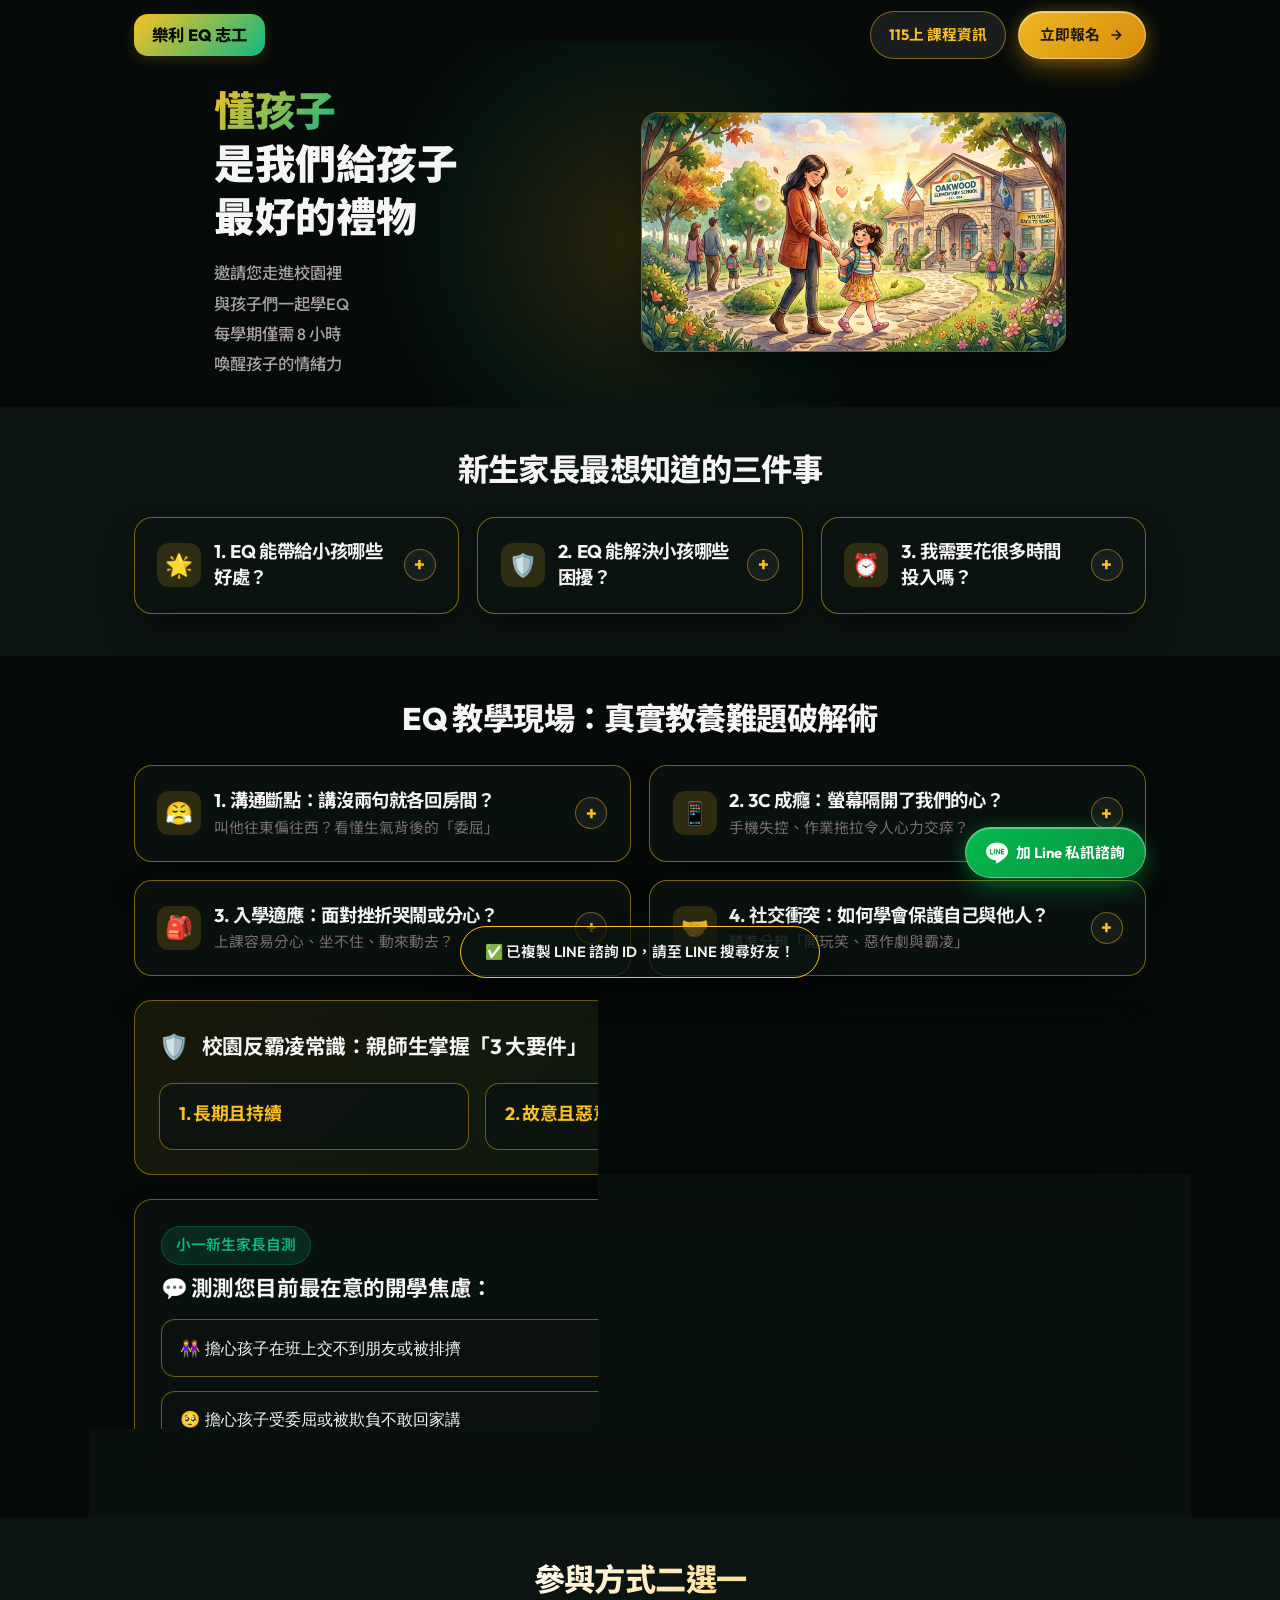
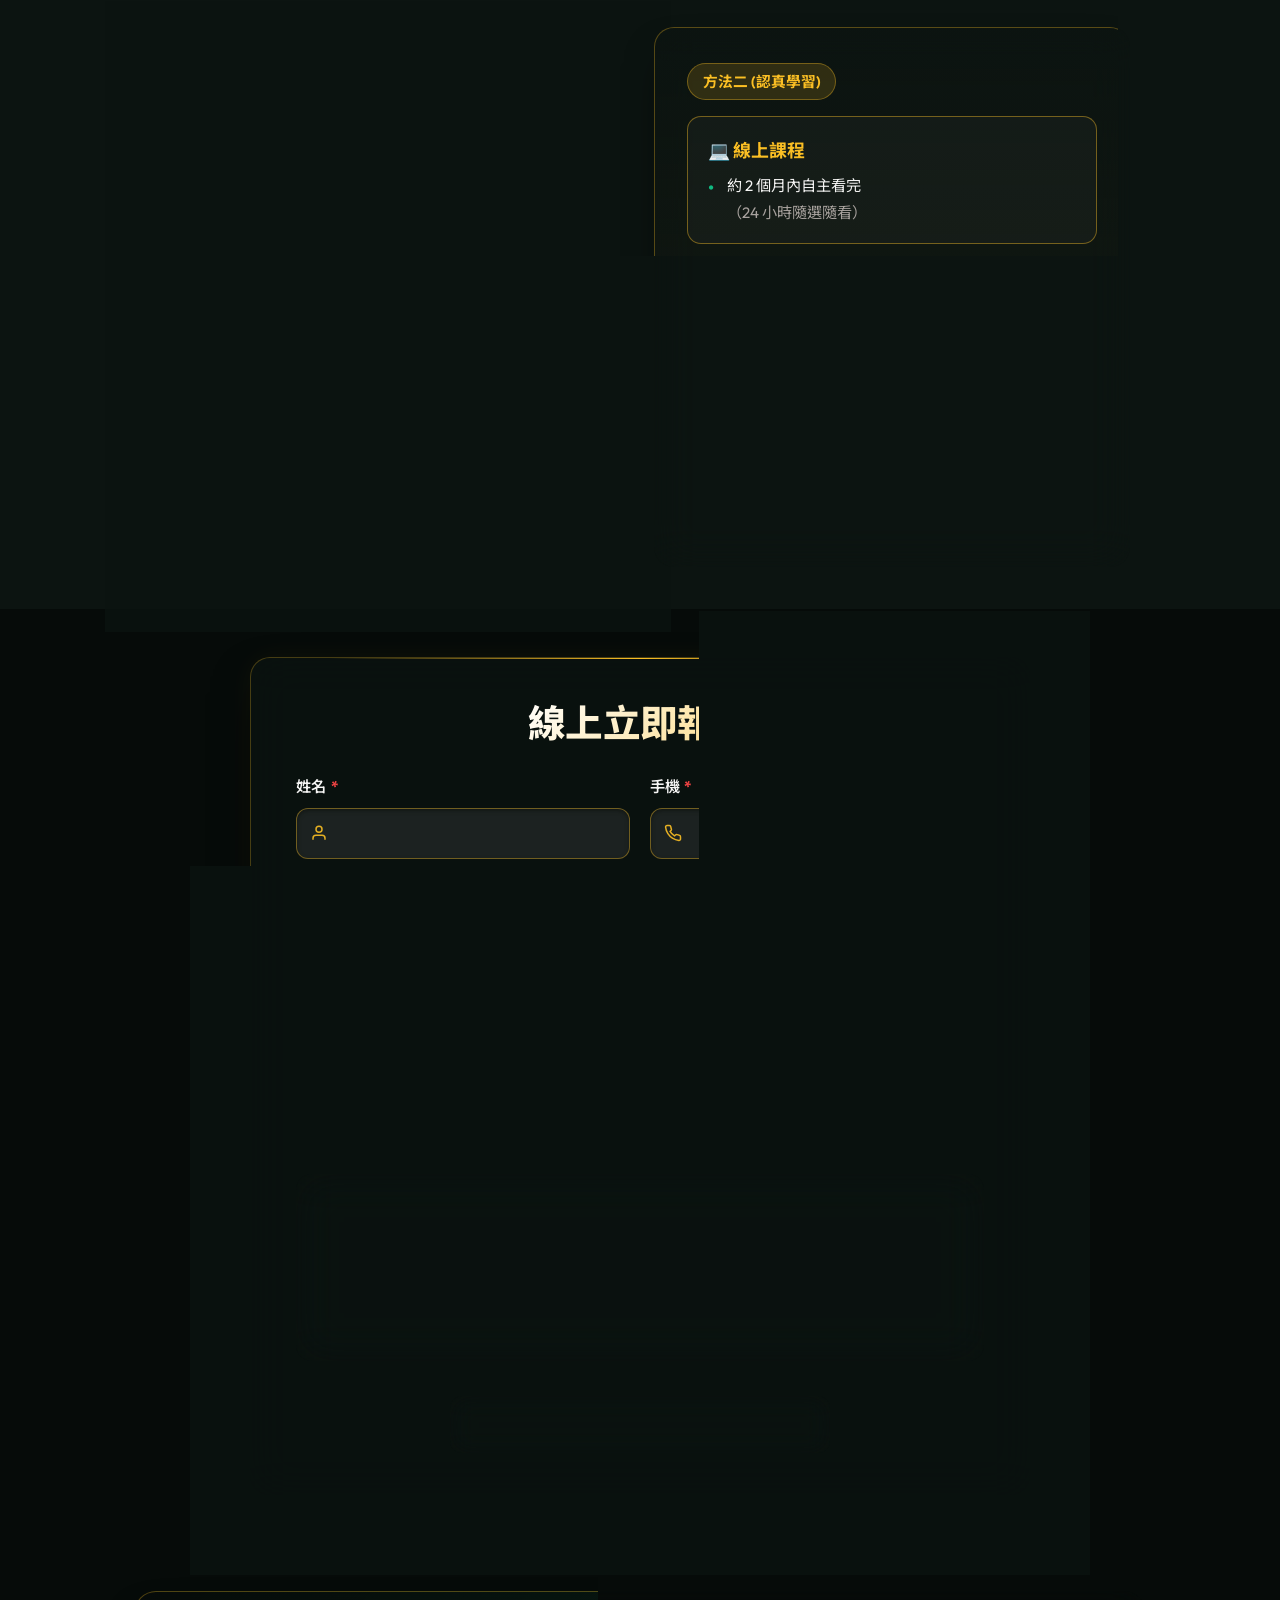
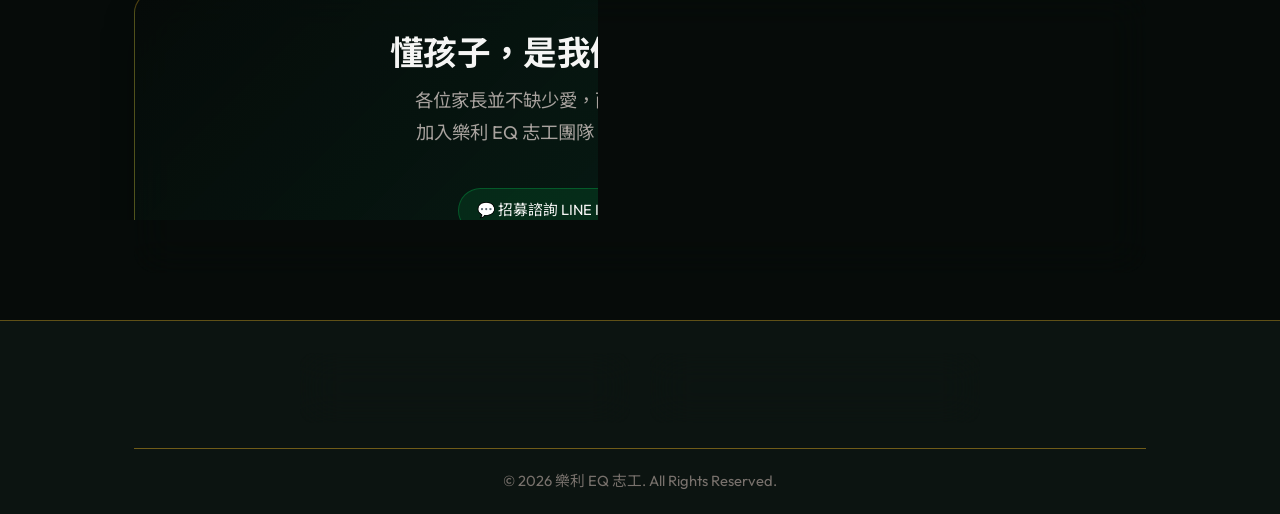
==== commit 558d3220: "checkpoint: [v3.03] - add 115上學期 EQ線上課程資訊（樂利國小版）" ====
--- a/web/index.html
+++ b/web/index.html
@@ -91,6 +91,9 @@
                 </div>
 
                 <div class="nav-actions">
+                    <a href="course-info.html" class="btn-primary" style="background: rgba(255, 255, 255, 0.08); border: 1.5px solid rgba(251, 191, 36, 0.45); color: var(--accent-primary); box-shadow: none; padding: 0.65rem 1.1rem;">
+                        <span>115上 課程資訊</span>
+                    </a>
                     <a href="#signup" class="btn-primary">
                         <span>立即報名</span>
                         <svg width="16" height="16" viewBox="0 0 24 24" fill="none" stroke="currentColor" stroke-width="2.5"><path d="M5 12h14M12 5l7 7-7 7"/></svg>
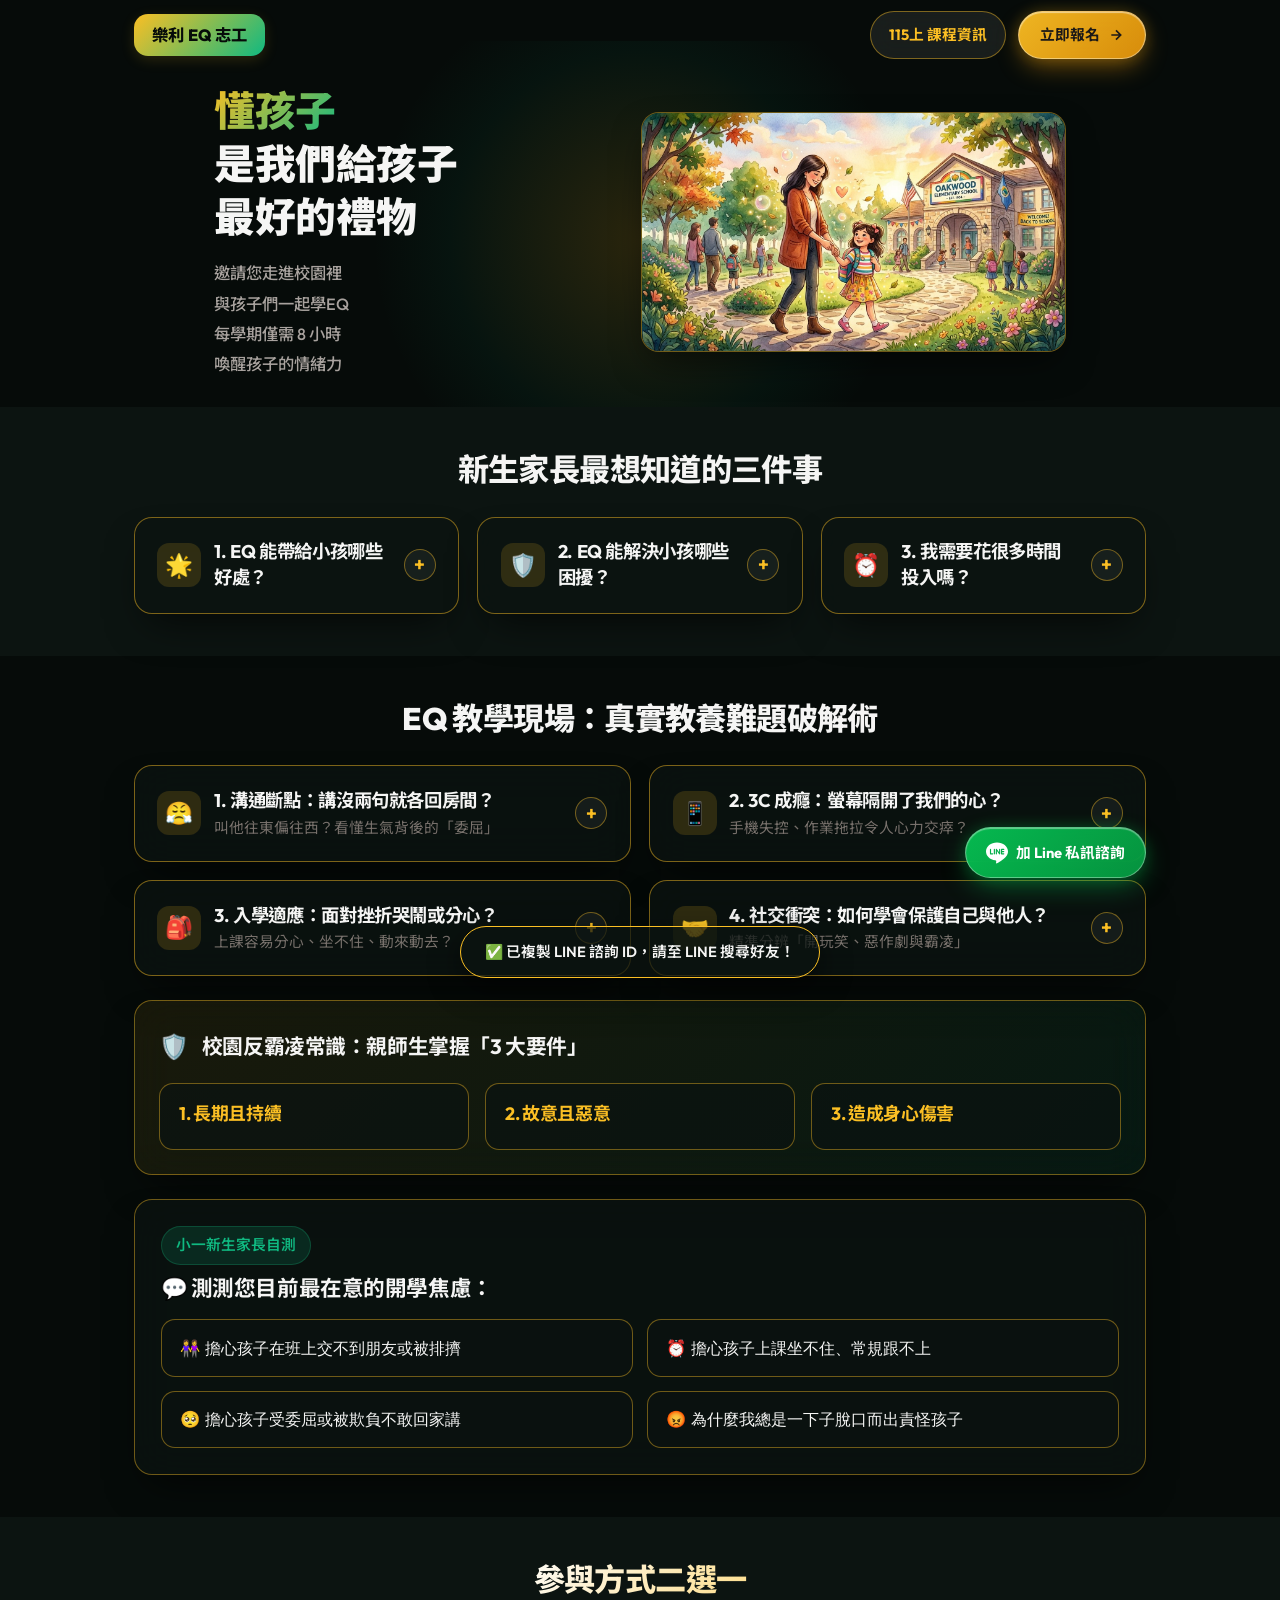
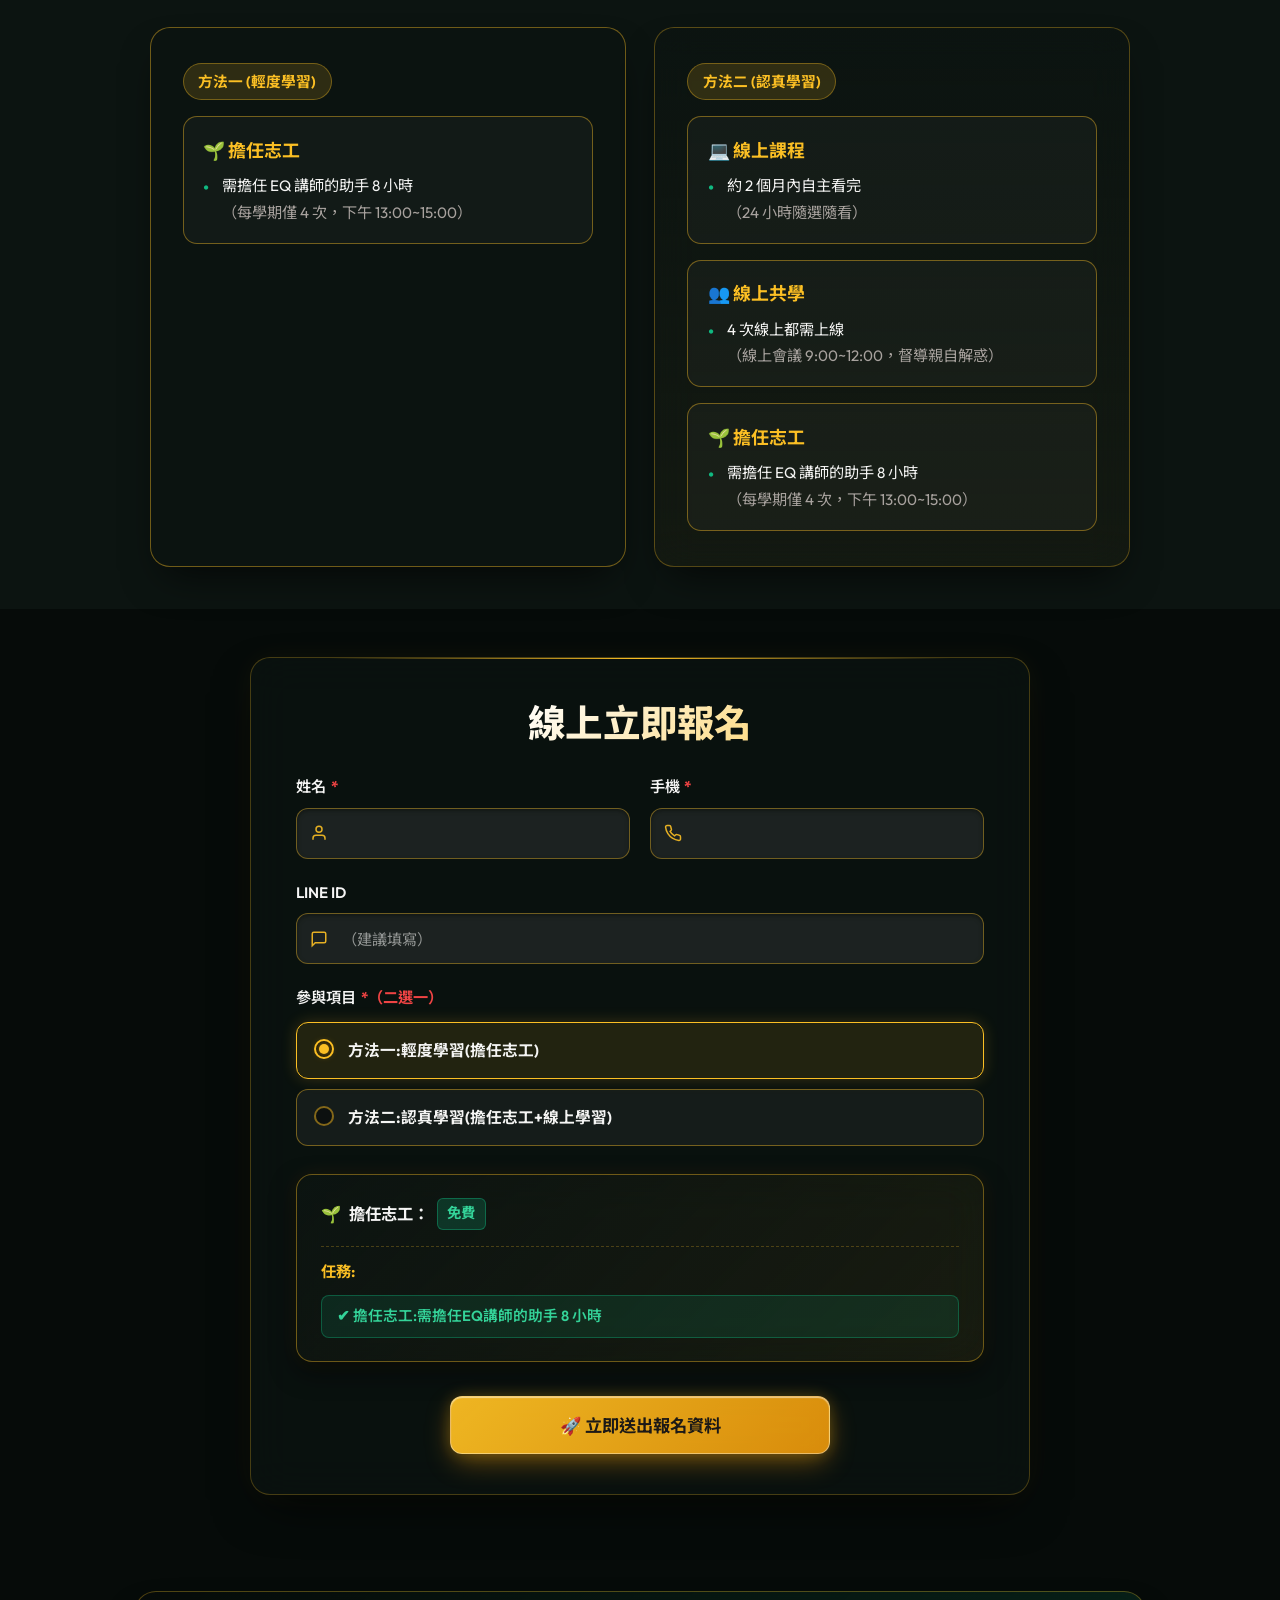
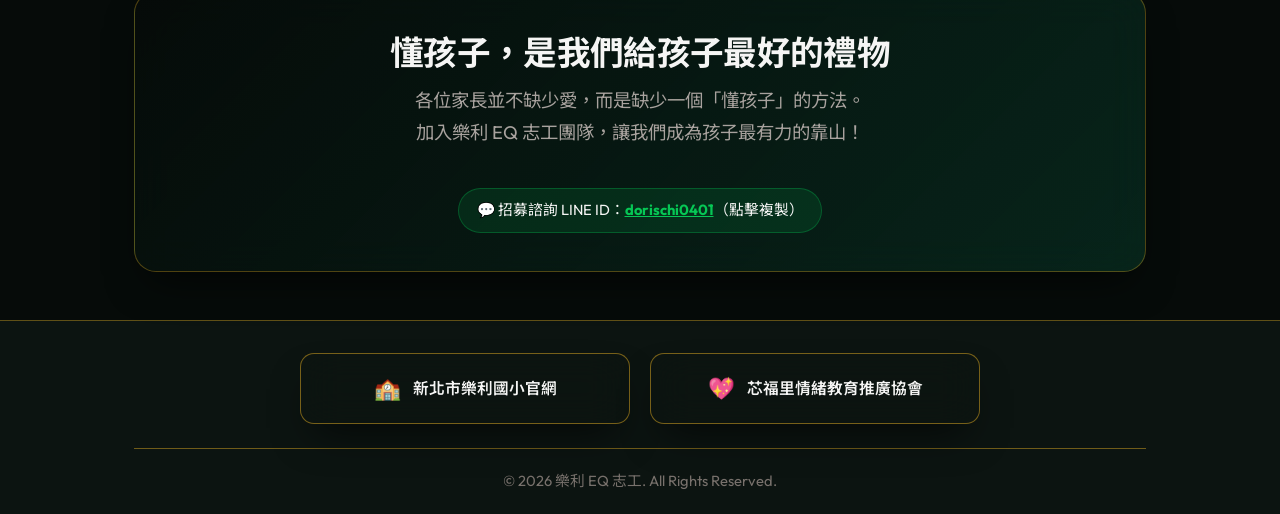
==== commit b2d466c9: "checkpoint: [v3.04] - optimize course-info.html with individual card copy buttons, fee structure, an" ====
--- a/web/index.html
+++ b/web/index.html
@@ -30,9 +30,9 @@
             } catch(e) {}
         })();
     </script>
-    <title>樂利 EQ 志工官方網站｜懂孩子，是我們給孩子最好的禮物</title>
-    <meta name="description" content="樂利 EQ 志工招募中：各位家長並不缺少愛，而是缺少一個「懂孩子」的方法。攜手芯福里情緒教育協會深耕 12 年，每學期僅需 8 小時，邀您為孩子走進一次校園！">
-    <meta name="keywords" content="樂利EQ志工, 樂利國小EQ志工, 樂利國小, 芯福里, 芯福里情緒教育協會, 小一新生, 開學適應, EQ教育, 親子共學, 反霸凌, 懂孩子">
+    <title>樂利 EQ 志工官方網站｜樂利國小 EQ 志工組・懂孩子，是我們給孩子最好的禮物</title>
+    <meta name="description" content="新北市土城區樂利國小 EQ 志工官方網站。深耕校園 12 年，攜手芯福里情緒教育協會，每學期僅需 8 小時入班服務。歡迎搜尋「樂利EQ」掌握志工招募與 115 上學期最新課程資訊！">
+    <meta name="keywords" content="樂利EQ, 樂利 EQ, 樂利EQ志工, 樂利國小EQ, 樂利國小EQ志工, 樂利EQ官網, 樂利EQ課程, 樂利EQ線上課程, 樂利國小, 芯福里, 芯福里情緒教育協會, 土城樂利國小志工, 樂利EQ報名, 祁紫涵, 懂孩子">
 
     <!-- Open Graph / LINE / Facebook Sharing Meta Tags -->
     <meta property="og:type" content="website">
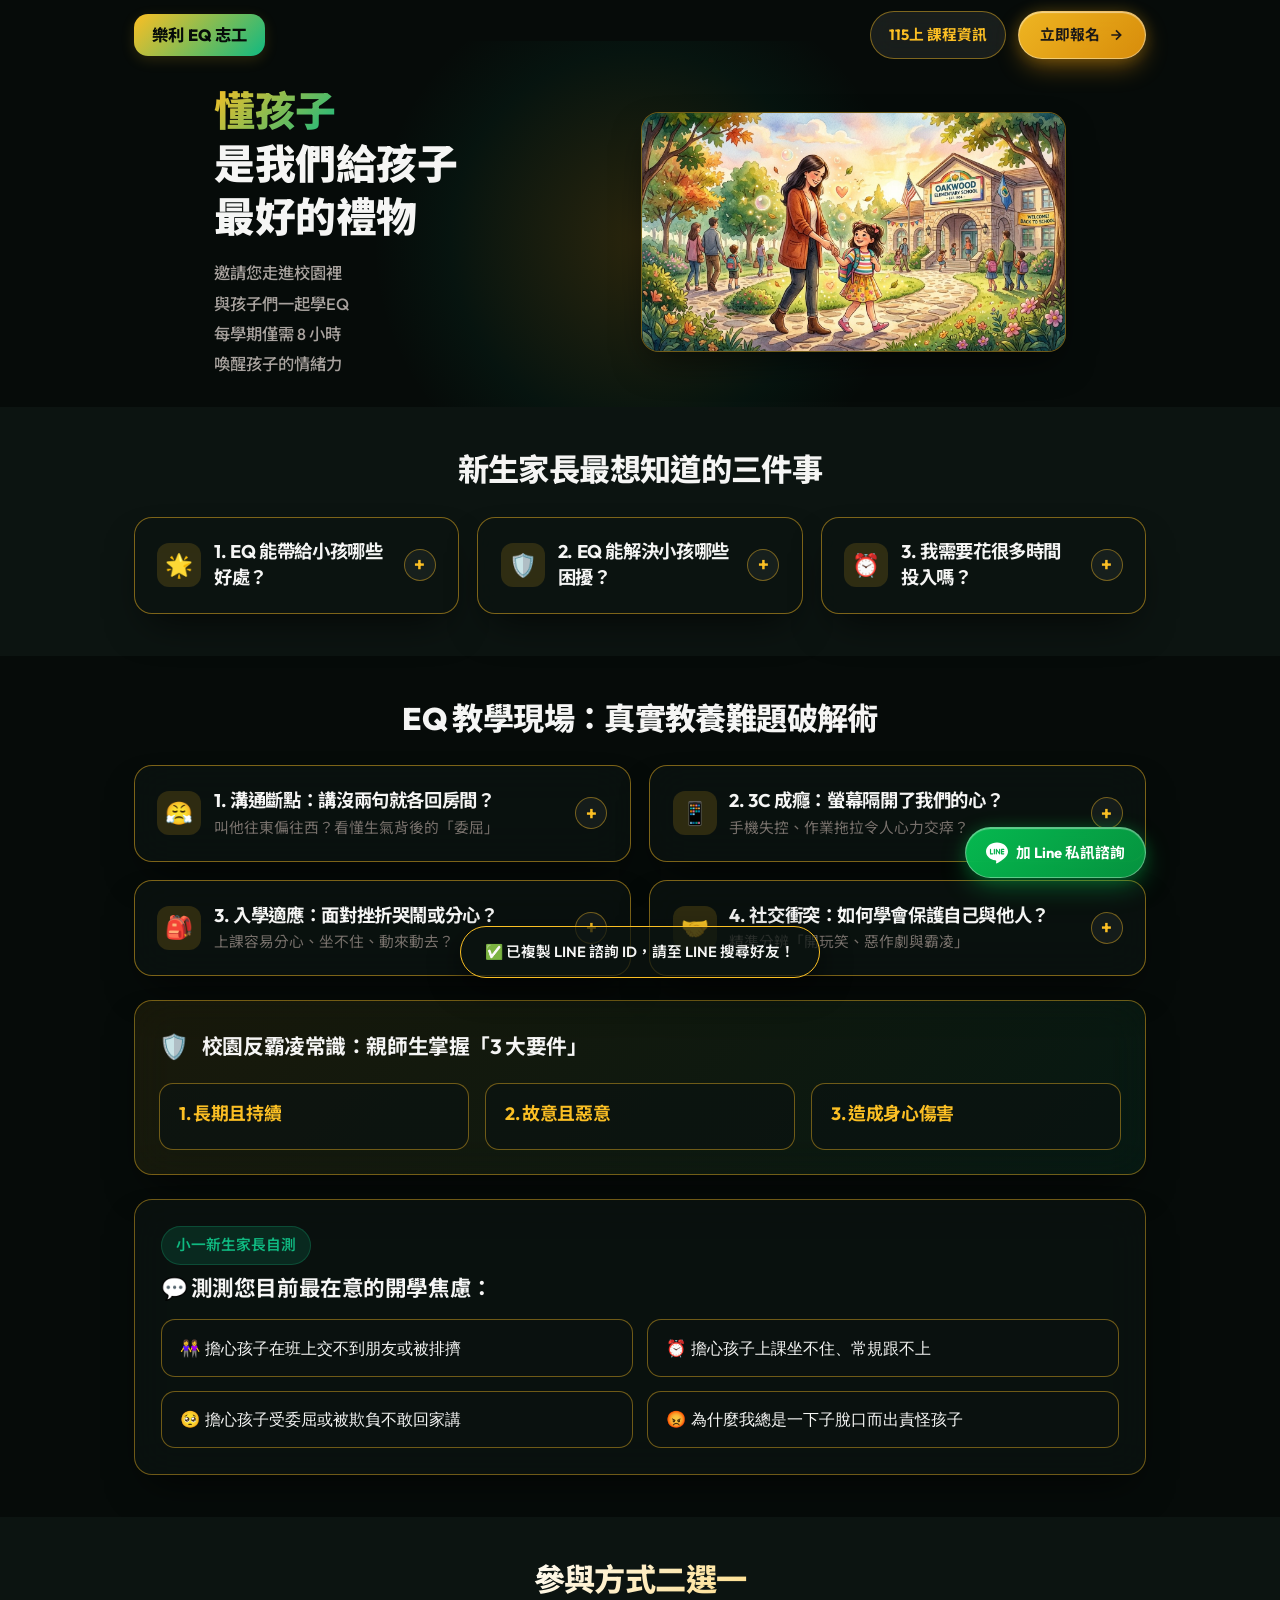
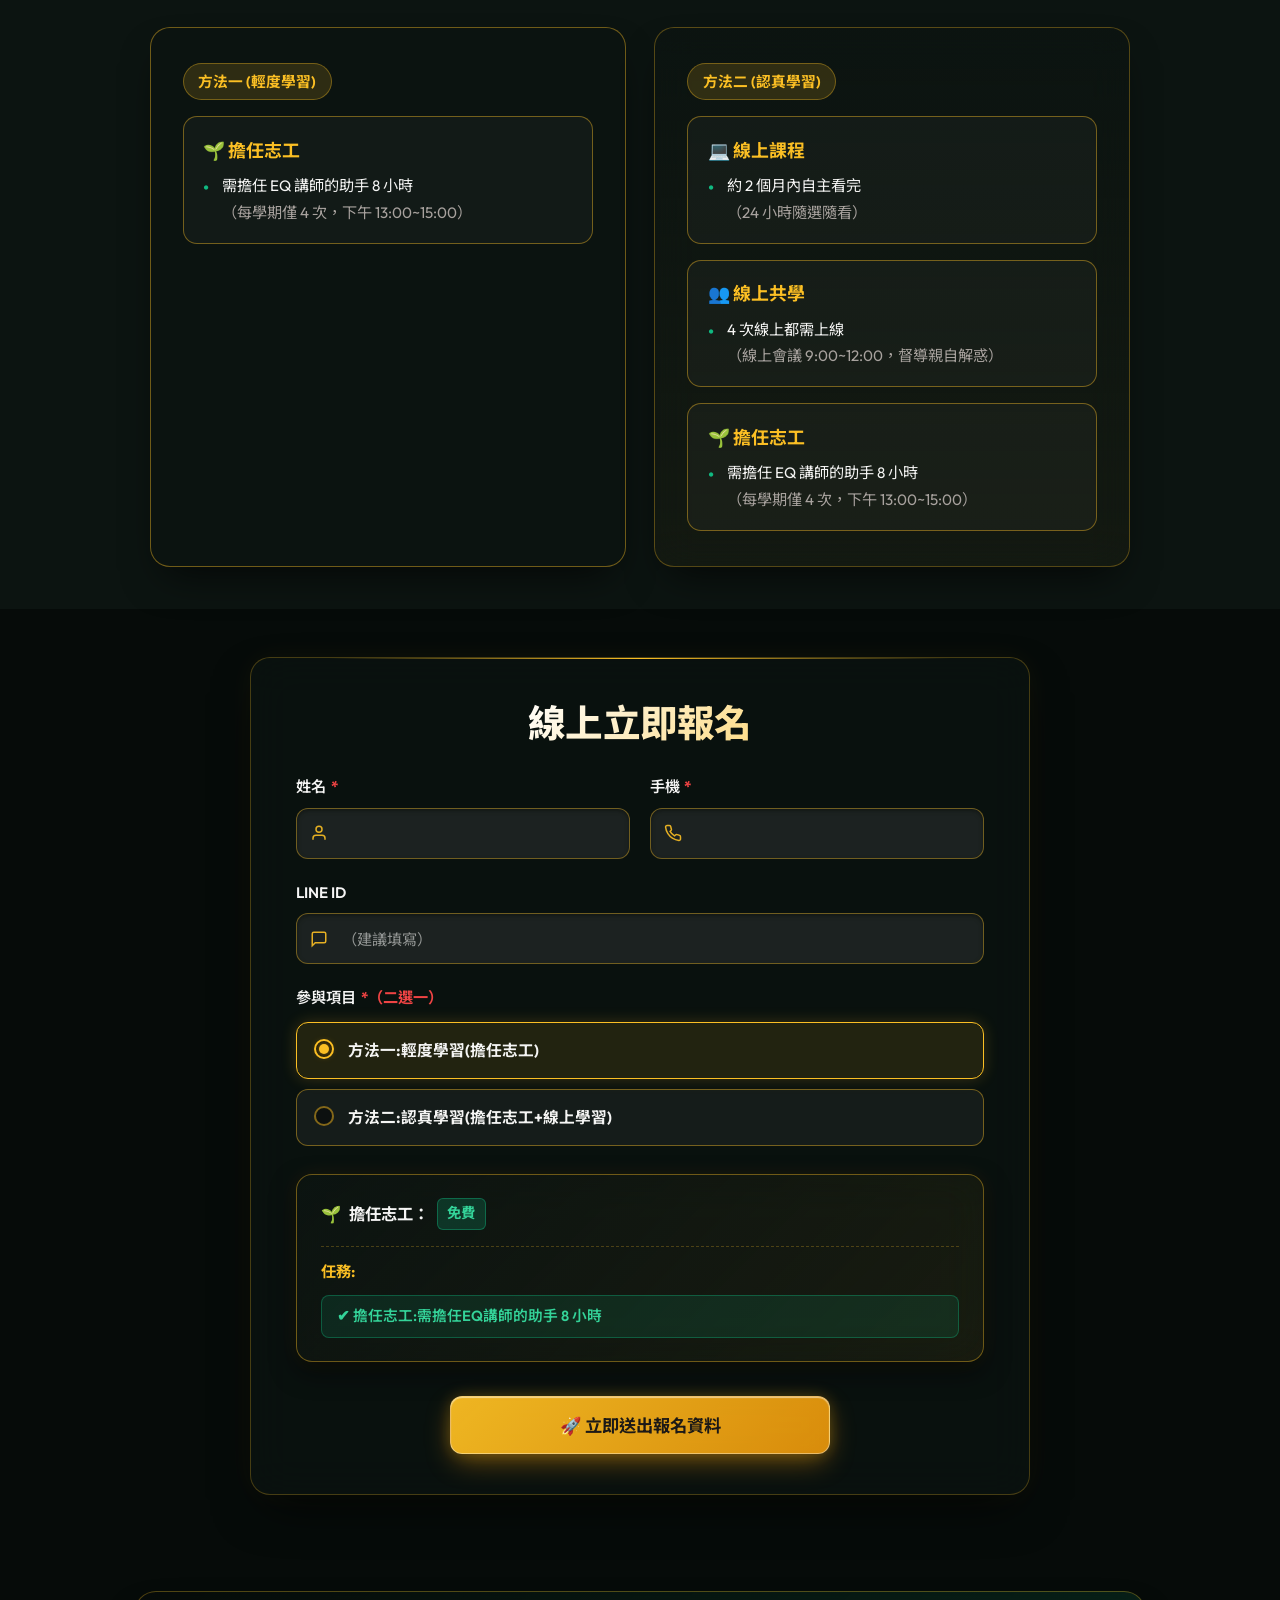
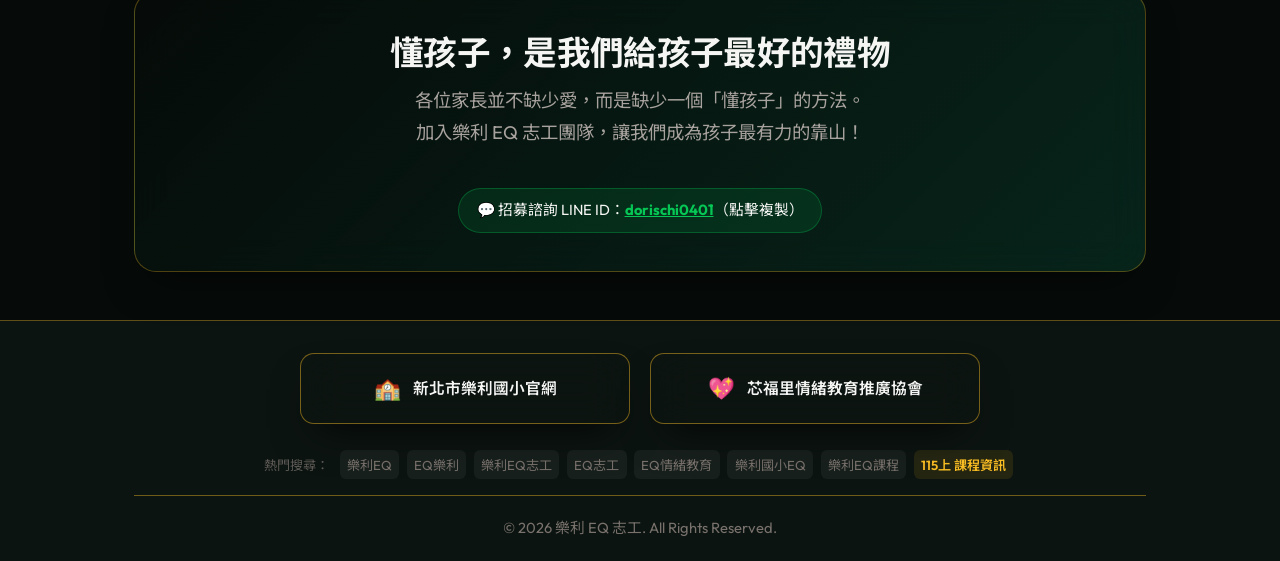
==== commit 5e6f57e9: "checkpoint: [v3.07] - deepen SEO keyword matrix, JSON-LD Schema, and semantic anchors for both pages" ====
--- a/web/index.html
+++ b/web/index.html
@@ -30,21 +30,21 @@
             } catch(e) {}
         })();
     </script>
-    <title>樂利 EQ 志工官方網站｜樂利國小 EQ 志工組・懂孩子，是我們給孩子最好的禮物</title>
-    <meta name="description" content="新北市土城區樂利國小 EQ 志工官方網站。深耕校園 12 年，攜手芯福里情緒教育協會，每學期僅需 8 小時入班服務。歡迎搜尋「樂利EQ」掌握志工招募與 115 上學期最新課程資訊！">
-    <meta name="keywords" content="樂利EQ, 樂利 EQ, 樂利EQ志工, 樂利國小EQ, 樂利國小EQ志工, 樂利EQ官網, 樂利EQ課程, 樂利EQ線上課程, 樂利國小, 芯福里, 芯福里情緒教育協會, 土城樂利國小志工, 樂利EQ報名, 祁紫涵, 懂孩子">
+    <title>樂利EQ｜樂利國小 EQ 志工官方網站（EQ樂利・EQ志工・EQ情緒教育）</title>
+    <meta name="description" content="新北市土城區樂利國小 EQ 志工官方網站（樂利EQ / EQ樂利）。深耕校園 12 年，攜手芯福里推廣 EQ 情緒教育與志工培訓，每學期僅需 8 小時入班服務。歡迎搜尋「樂利EQ」掌握最新志工招募與 115 上學期課程資訊！">
+    <meta name="keywords" content="樂利EQ, EQ樂利, 樂利EQ志工, EQ志工, EQ情緒教育, 樂利國小EQ, 樂利國小EQ志工, 樂利EQ官網, 樂利EQ課程, 樂利EQ線上課程, 土城樂利EQ, 樂利國小, 芯福里, 芯福里情緒教育, 樂利EQ報名, 祁紫涵, 情緒教育志工">
 
     <!-- Open Graph / LINE / Facebook Sharing Meta Tags -->
     <meta property="og:type" content="website">
     <meta property="og:url" content="https://eqweb0987183520.github.io/webData/">
-    <meta property="og:title" content="樂利 EQ 志工官方網站｜懂孩子，是我們給孩子最好的禮物">
-    <meta property="og:description" content="各位家長並不缺少愛，而是缺少一個「懂孩子」的方法。樂利 12 年 EQ 教育傳承，每學期僅需 8 小時，邀您走進校園與孩子一同成長！">
+    <meta property="og:title" content="樂利EQ｜樂利國小 EQ 志工官方網站（EQ樂利・EQ志工）">
+    <meta property="og:description" content="新北市土城區樂利國小 EQ 志工官方網站（樂利EQ / EQ樂利）。深耕校園 12 年，每學期僅需 8 小時，邀您走進校園與孩子一同成長！">
     <meta property="og:image" content="images/hero_eq_parent_child.jpg">
 
     <!-- Twitter Meta Tags -->
     <meta name="twitter:card" content="summary_large_image">
-    <meta name="twitter:title" content="樂利 EQ 志工官方網站｜懂孩子，是我們給孩子最好的禮物">
-    <meta name="twitter:description" content="各位家長並不缺少愛，而是缺少一個「懂孩子」的方法。樂利 12 年 EQ 教育傳承，每學期僅需 8 小時，邀您走進校園與孩子一同成長！">
+    <meta name="twitter:title" content="樂利EQ｜樂利國小 EQ 志工官方網站">
+    <meta name="twitter:description" content="新北市土城區樂利國小 EQ 志工官方網站（樂利EQ / EQ樂利）。深耕校園 12 年，每學期僅需 8 小時，邀您走進校園與孩子一同成長！">
     <meta name="twitter:image" content="images/hero_eq_parent_child.jpg">
 
     <!-- Google Structured Data (JSON-LD) -->
@@ -52,12 +52,13 @@
     {
       "@context": "https://schema.org",
       "@type": "EducationalOrganization",
-      "name": "樂利 EQ 志工",
+      "name": "樂利EQ志工",
+      "alternateName": ["樂利EQ", "EQ樂利", "樂利國小EQ志工", "樂利國小EQ", "EQ志工", "EQ情緒教育", "新北市土城區樂利國小EQ志工組"],
       "parentOrganization": {
         "@type": "ElementarySchool",
         "name": "新北市土城區樂利國民小學"
       },
-      "description": "樂利 EQ 志工致力於推廣情緒教育與親子共學，透過專業培訓與班級輔導，協助孩子建立健全心理素質與人際互動技巧。",
+      "description": "樂利國小 EQ 志工組致力於推廣 EQ 情緒教育與親子共學，透過專業培訓與班級輔導，協助孩子建立健全心理素質。",
       "url": "https://eqweb0987183520.github.io/webData/"
     }
     </script>
@@ -604,6 +605,19 @@
                 </a>
             </div>
 
+            <!-- SEO 品牌與關鍵字索引 -->
+            <div style="text-align:center; margin: 1.5rem 0 0.8rem; color: var(--text-muted); font-size: 0.82rem; line-height: 2;">
+                <span style="opacity: 0.75; margin-right: 0.3rem;">熱門搜尋：</span>
+                <span style="display:inline-block; padding:0.1rem 0.45rem; background:rgba(255,255,255,0.05); border-radius:6px; margin:0.15rem;">樂利EQ</span>
+                <span style="display:inline-block; padding:0.1rem 0.45rem; background:rgba(255,255,255,0.05); border-radius:6px; margin:0.15rem;">EQ樂利</span>
+                <span style="display:inline-block; padding:0.1rem 0.45rem; background:rgba(255,255,255,0.05); border-radius:6px; margin:0.15rem;">樂利EQ志工</span>
+                <span style="display:inline-block; padding:0.1rem 0.45rem; background:rgba(255,255,255,0.05); border-radius:6px; margin:0.15rem;">EQ志工</span>
+                <span style="display:inline-block; padding:0.1rem 0.45rem; background:rgba(255,255,255,0.05); border-radius:6px; margin:0.15rem;">EQ情緒教育</span>
+                <span style="display:inline-block; padding:0.1rem 0.45rem; background:rgba(255,255,255,0.05); border-radius:6px; margin:0.15rem;">樂利國小EQ</span>
+                <span style="display:inline-block; padding:0.1rem 0.45rem; background:rgba(255,255,255,0.05); border-radius:6px; margin:0.15rem;">樂利EQ課程</span>
+                <a href="course-info.html" style="color:var(--accent-primary); text-decoration:none; display:inline-block; padding:0.1rem 0.45rem; background:rgba(251,191,36,0.1); border-radius:6px; margin:0.15rem; font-weight:600;">115上 課程資訊</a>
+            </div>
+
             <div class="footer-bottom">
                 <p>&copy; 2026 樂利 EQ 志工. All Rights Reserved.</p>
             </div>
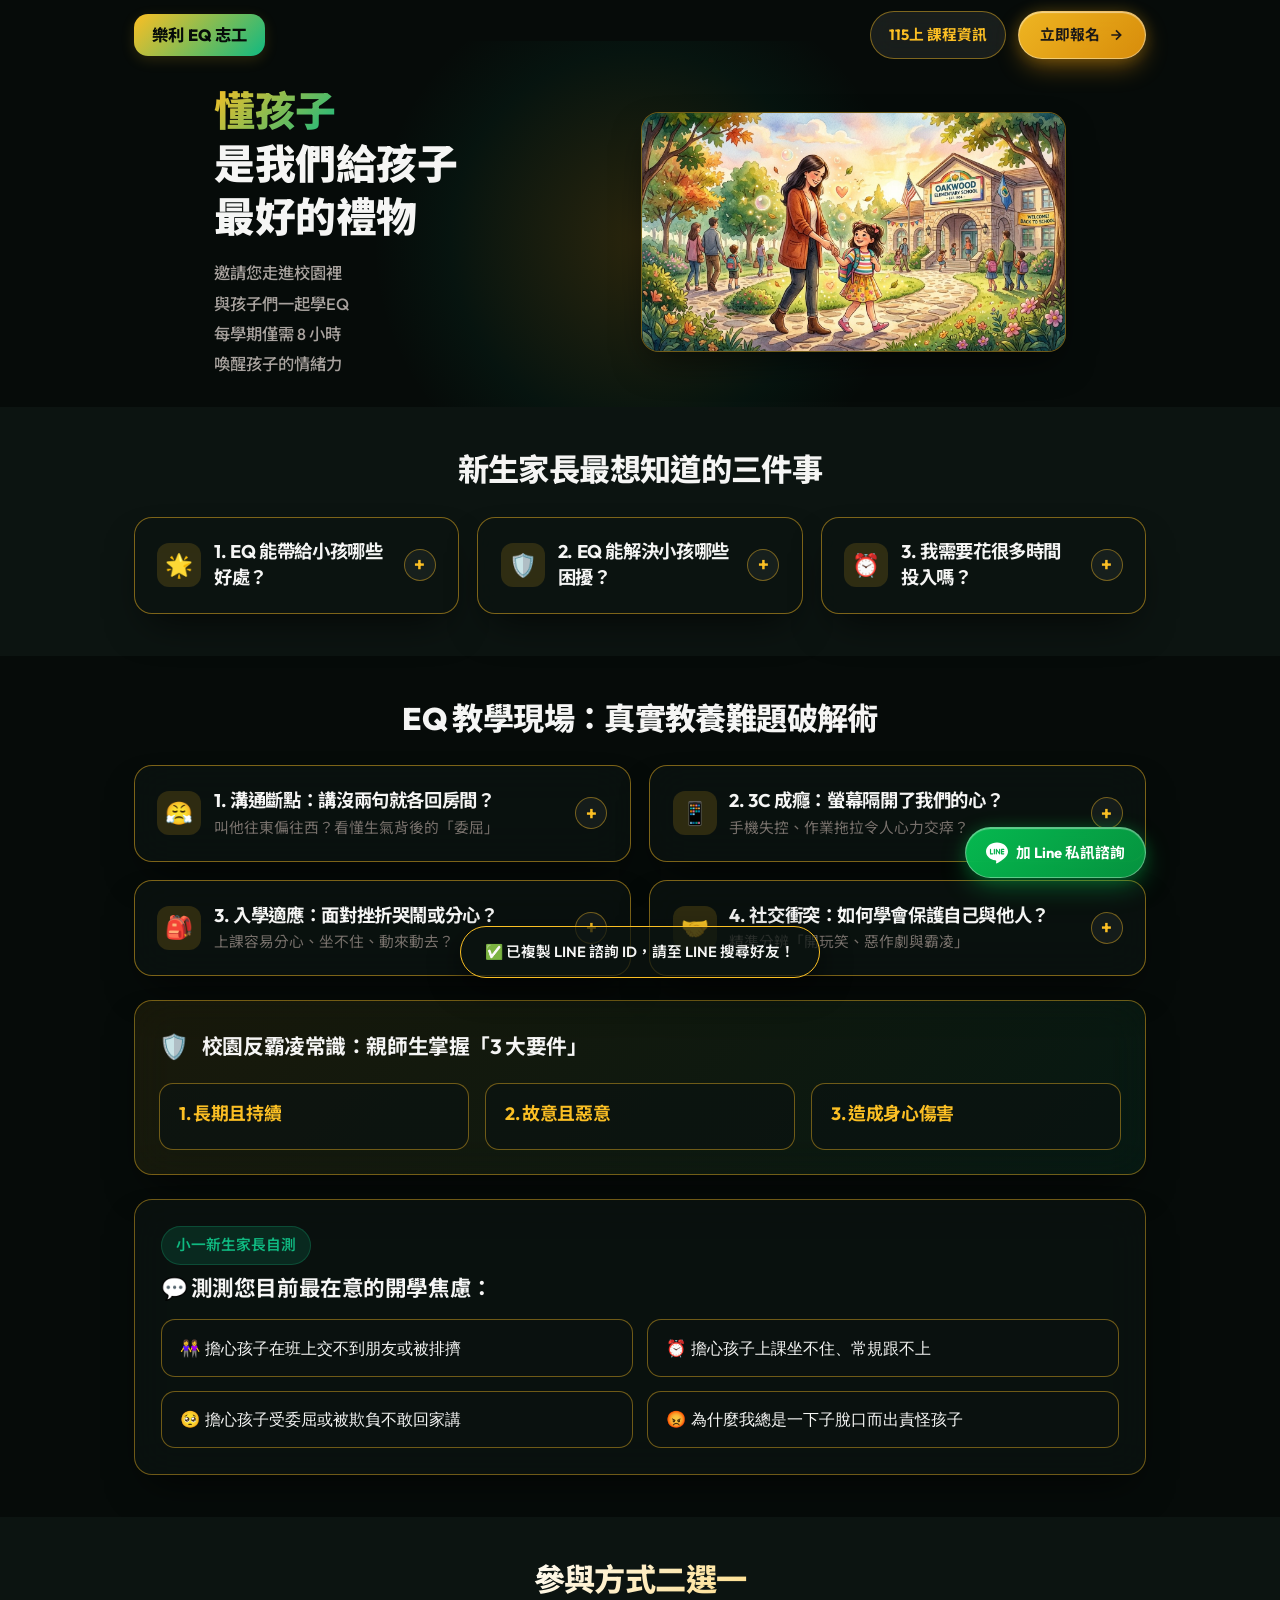
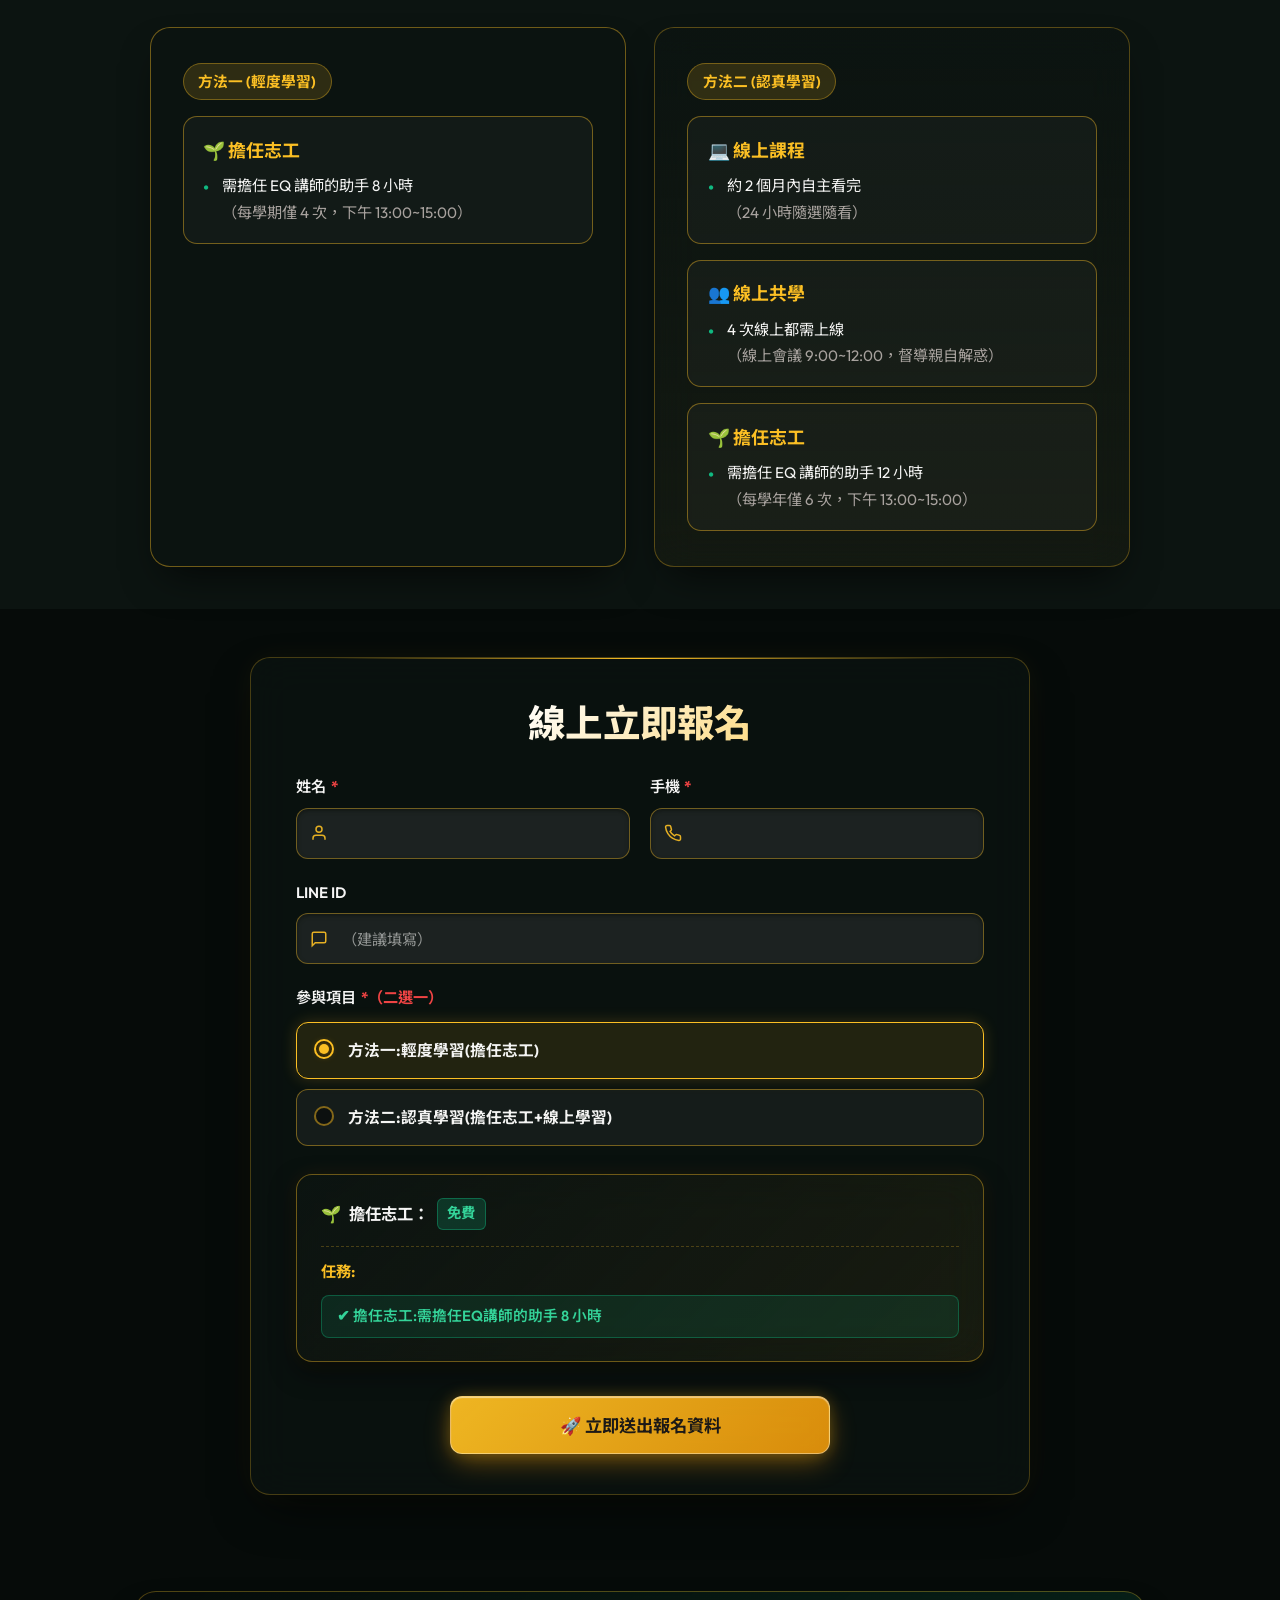
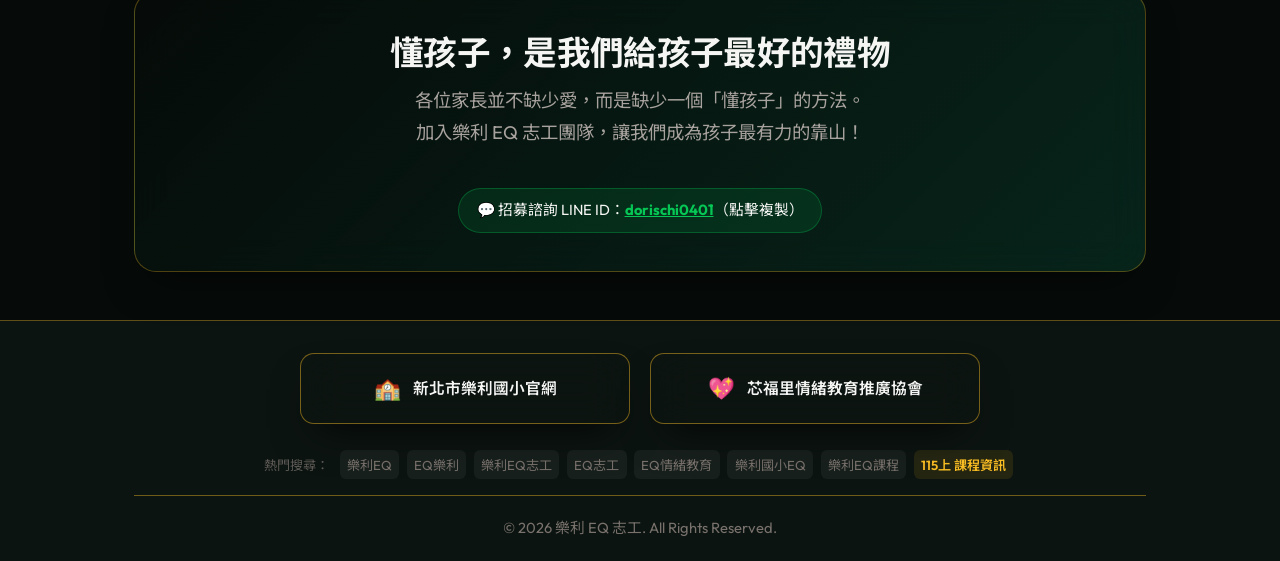
==== commit 9c72246e: "checkpoint: [v3.17] - update Method 2 volunteer hours to 12 hours (6 sessions per school year, 13:00" ====
--- a/web/index.html
+++ b/web/index.html
@@ -409,8 +409,8 @@
                             <div class="sub-path-title">🌱 擔任志工</div>
                             <ul class="sub-path-list">
                                 <li>
-                                    需擔任 EQ 講師的助手 8 小時<br>
-                                    <span class="sub-line">（每學期僅 4 次，下午 13:00~15:00）</span>
+                                    需擔任 EQ 講師的助手 12 小時<br>
+                                    <span class="sub-line">（每學年僅 6 次，下午 13:00~15:00）</span>
                                 </li>
                             </ul>
                         </div>
@@ -532,7 +532,7 @@
                             <div class="compact-req-badges">
                                 <span class="req-badge">✔ 線上課程:約2 個月內自主看完</span>
                                 <span class="req-badge">✔ 線上共學: 4 次線上都需上線</span>
-                                <span class="req-badge">✔ 擔任志工:需擔任EQ講師的助手 8 小時</span>
+                                <span class="req-badge">✔ 擔任志工:需擔任EQ講師的助手 12 小時</span>
                             </div>
                             <div class="compact-req-note">(以上三任務皆需完成，才達退費標準)</div>
                         </div>
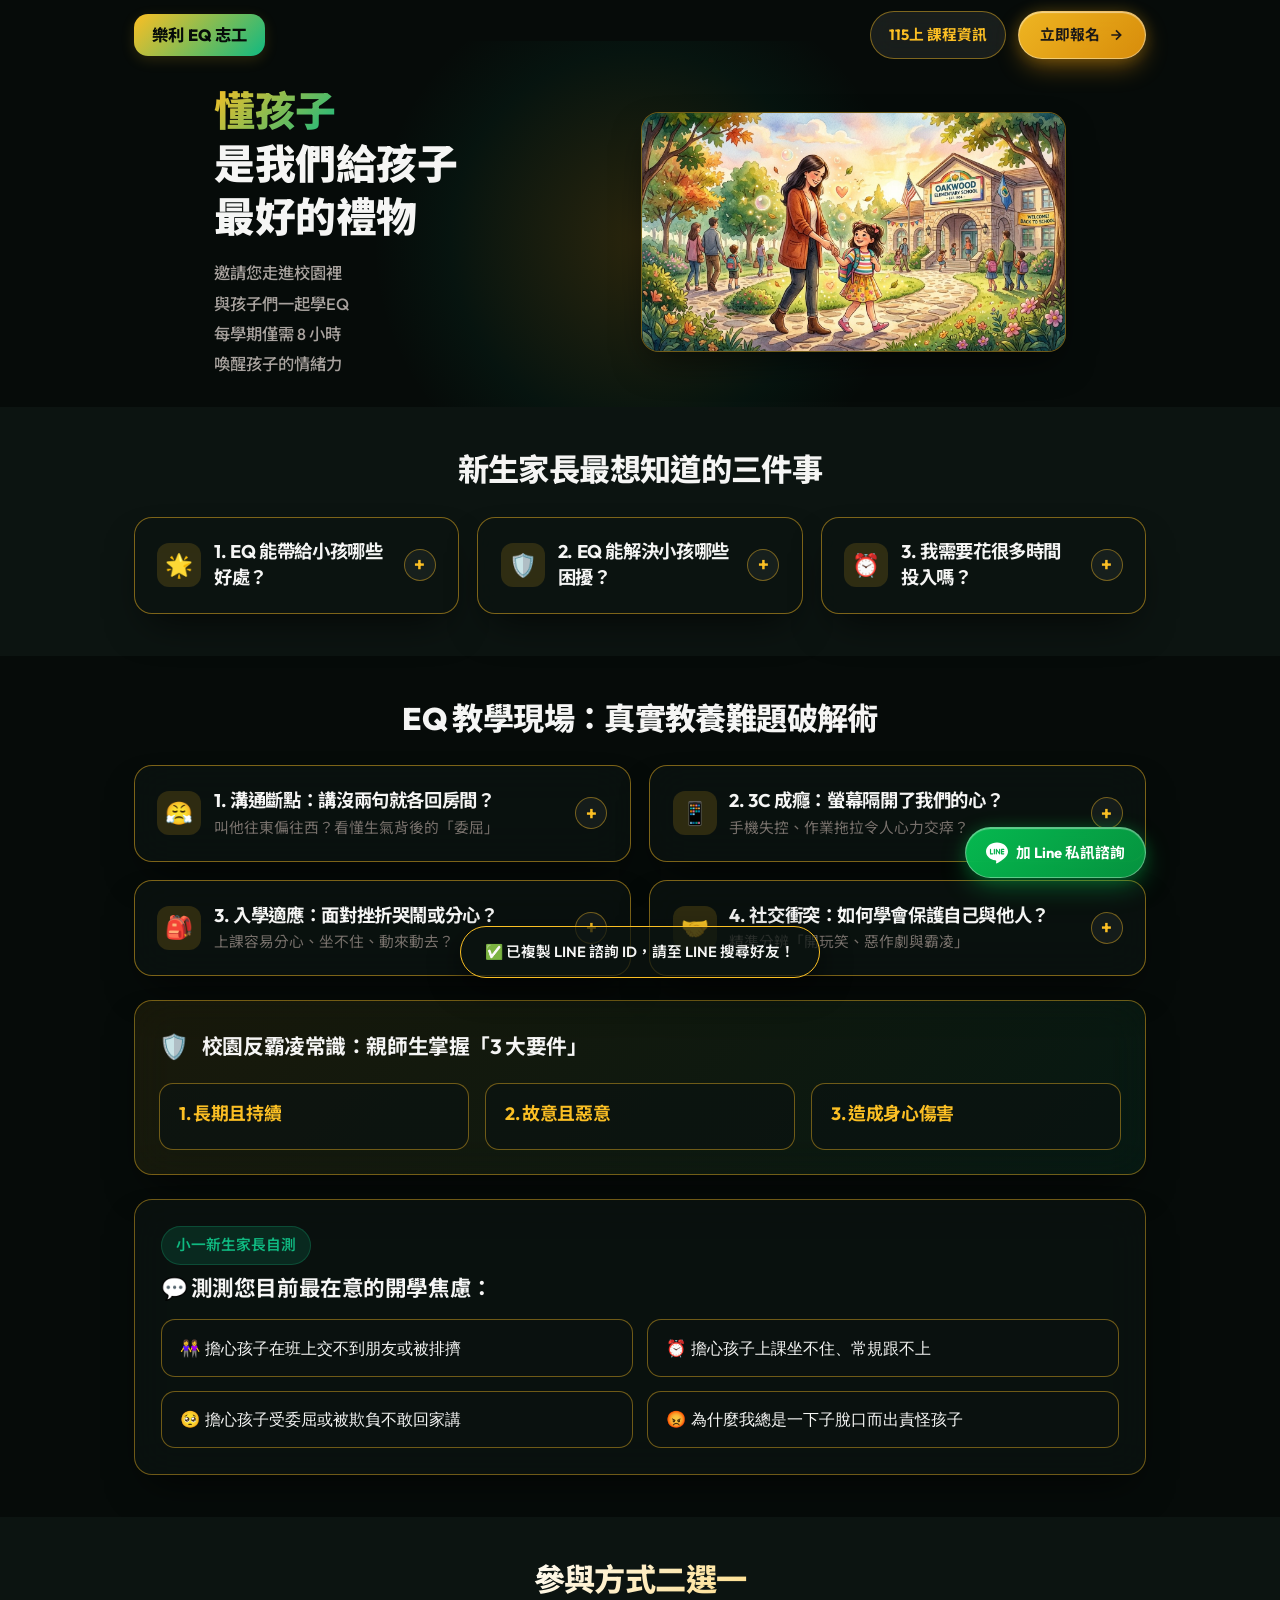
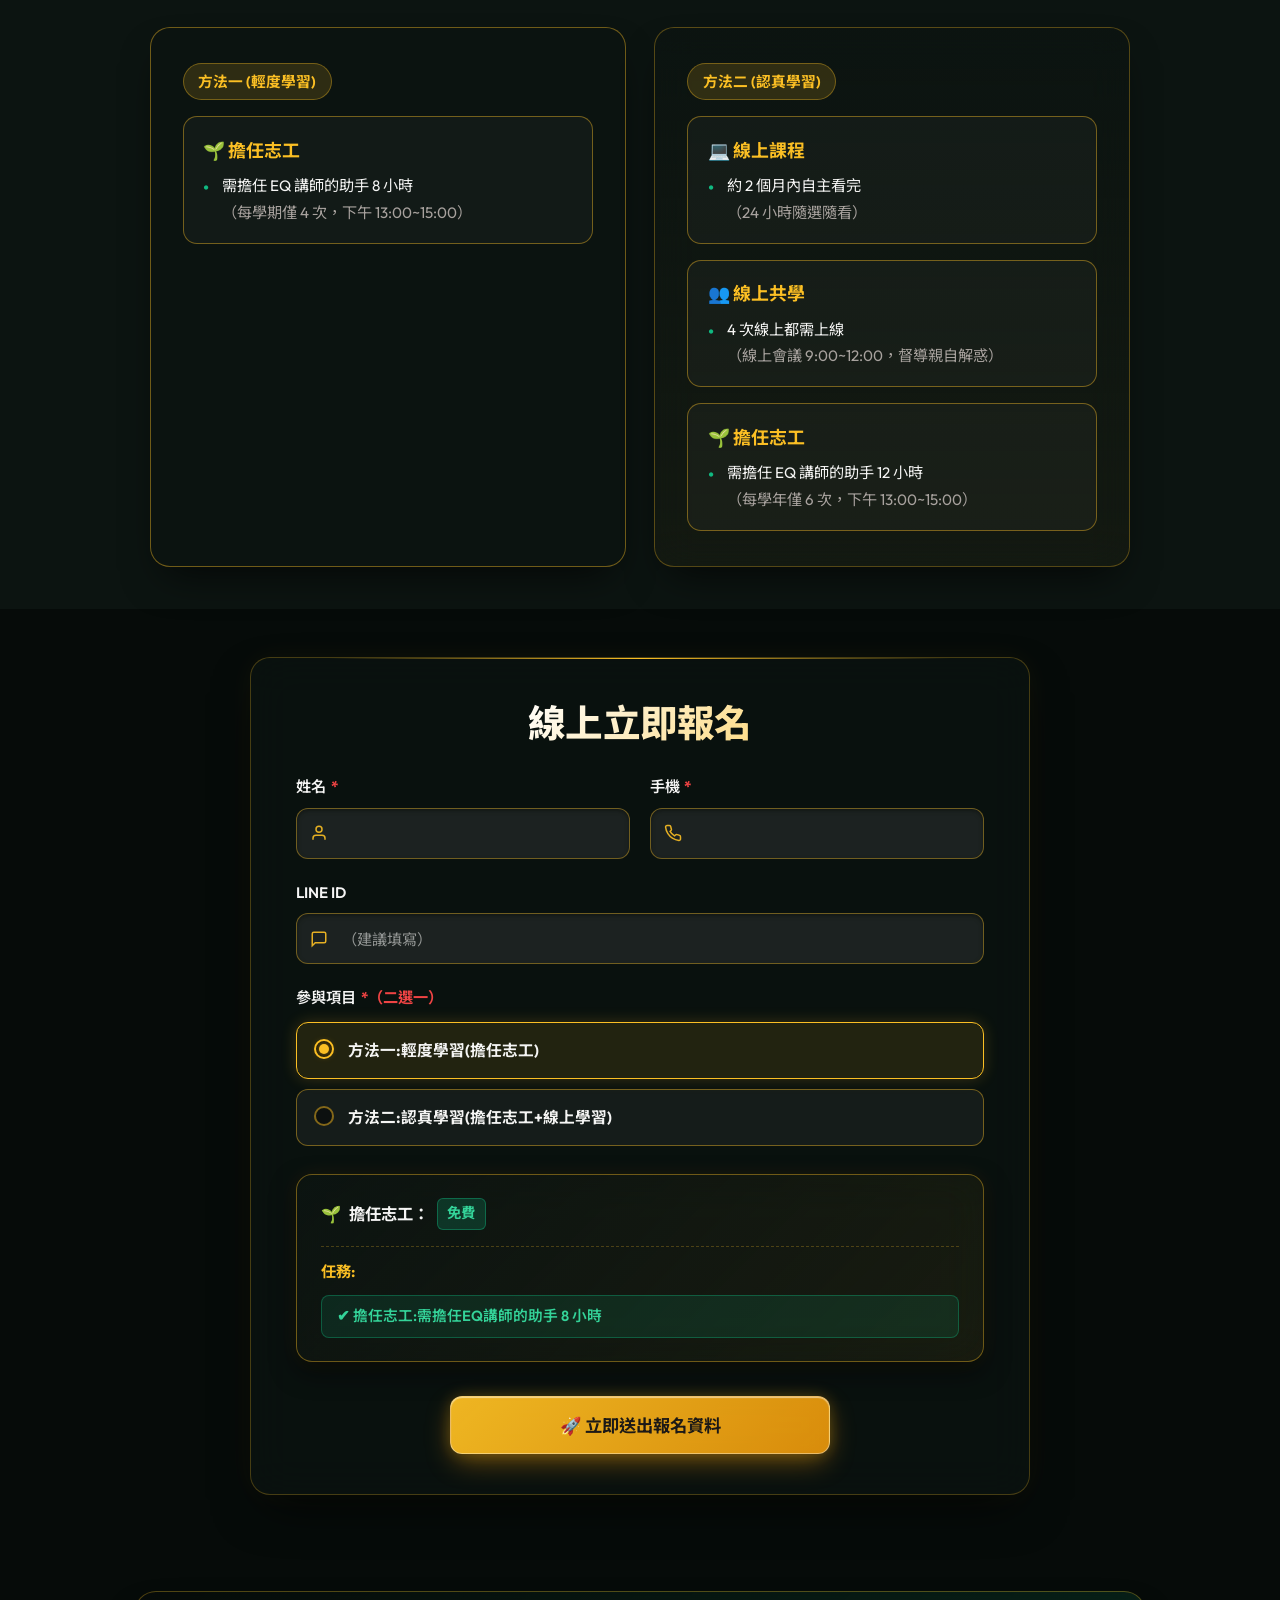
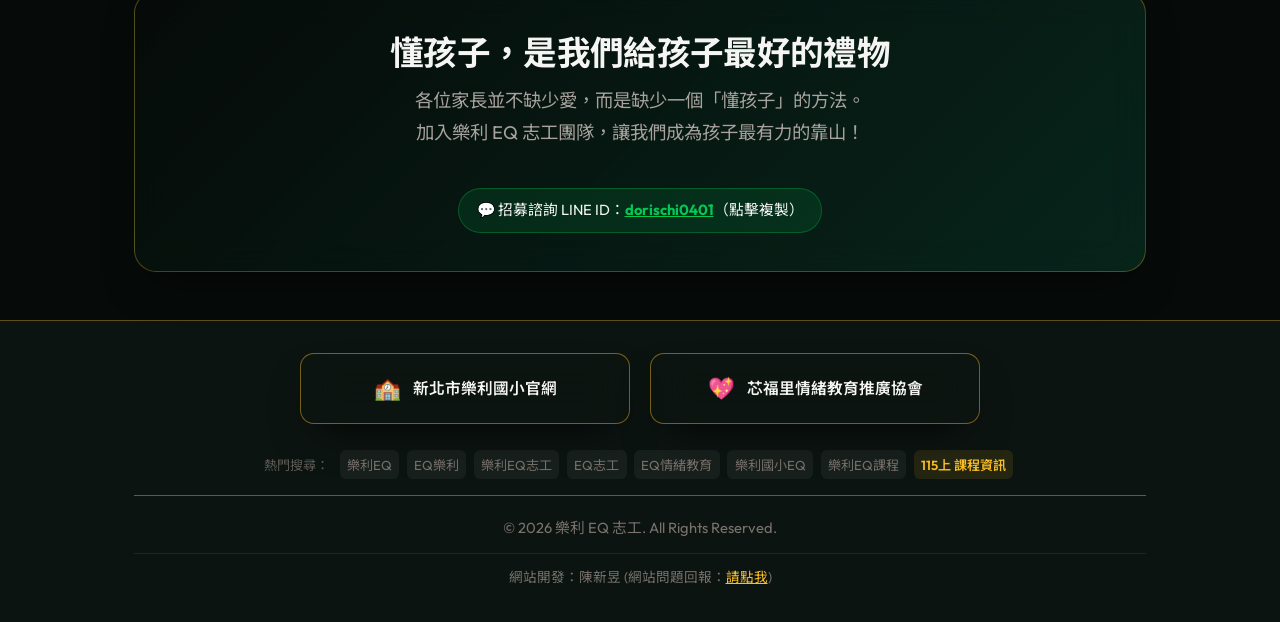
==== commit 76bc4fa2: "feat(seo): 擴充代碼隱藏層結構化資料與關鍵字，全站同步頁尾技術維護資訊列" ====
--- a/web/index.html
+++ b/web/index.html
@@ -31,8 +31,9 @@
         })();
     </script>
     <title>樂利EQ｜樂利國小 EQ 志工官方網站（EQ樂利・EQ志工・EQ情緒教育）</title>
+    <meta name="google-site-verification" content="ZgjR4qugewYUv8m_xAsq1rPDhwHByDgBkeGPy7pIhLg">
     <meta name="description" content="新北市土城區樂利國小 EQ 志工官方網站（樂利EQ / EQ樂利）。深耕校園 12 年，攜手芯福里推廣 EQ 情緒教育與志工培訓，每學期僅需 8 小時入班服務。歡迎搜尋「樂利EQ」掌握最新志工招募與 115 上學期課程資訊！">
-    <meta name="keywords" content="樂利EQ, EQ樂利, 樂利EQ志工, EQ志工, EQ情緒教育, 樂利國小EQ, 樂利國小EQ志工, 樂利EQ官網, 樂利EQ課程, 樂利EQ線上課程, 土城樂利EQ, 樂利國小, 芯福里, 芯福里情緒教育, 樂利EQ報名, 祁紫涵, 情緒教育志工">
+    <meta name="keywords" content="樂利EQ, EQ樂利, 樂利EQ志工, EQ志工, EQ情緒教育, 樂利國小EQ, 樂利國小EQ志工, 樂利EQ官網, 樂利EQ課程, 樂利EQ線上課程, 土城樂利EQ, 樂利國小, 芯福里, 芯福里情緒教育, 樂利EQ報名, 祁紫涵, 情緒教育志工, 科技里長, 科技里長陳新昱, 明德里資訊志工">
 
     <!-- Open Graph / LINE / Facebook Sharing Meta Tags -->
     <meta property="og:type" content="website">
@@ -57,6 +58,13 @@
       "parentOrganization": {
         "@type": "ElementarySchool",
         "name": "新北市土城區樂利國民小學"
+      },
+      "contributor": {
+        "@type": "Person",
+        "name": "陳新昱",
+        "jobTitle": "資訊志工",
+        "alternateName": ["科技里長", "科技里長陳新昱", "明德里資訊志工"],
+        "email": "a0987183520@gmail.com"
       },
       "description": "樂利國小 EQ 志工組致力於推廣 EQ 情緒教育與親子共學，透過專業培訓與班級輔導，協助孩子建立健全心理素質。",
       "url": "https://eqweb0987183520.github.io/webData/"
@@ -620,6 +628,9 @@
 
             <div class="footer-bottom">
                 <p>&copy; 2026 樂利 EQ 志工. All Rights Reserved.</p>
+                <div class="site-dev-footer" style="text-align:center; font-size:0.85rem; color:var(--text-muted, #94a3b8); padding: 0.75rem 0; margin-top: 0.8rem; border-top: 1px solid rgba(255,255,255,0.08);">
+                    網站開發：陳新昱 (網站問題回報：<a href="mailto:a0987183520@gmail.com?subject=%E3%80%90%E6%A8%82%E5%88%A9EQ%E7%B6%B2%E7%AB%99%E5%95%8F%E9%A1%8C%E5%9B%9E%E5%A0%B1%E3%80%91" style="color:var(--accent-primary, #fbbf24); text-decoration:underline;">請點我</a>)
+                </div>
             </div>
         </div>
     </footer>
